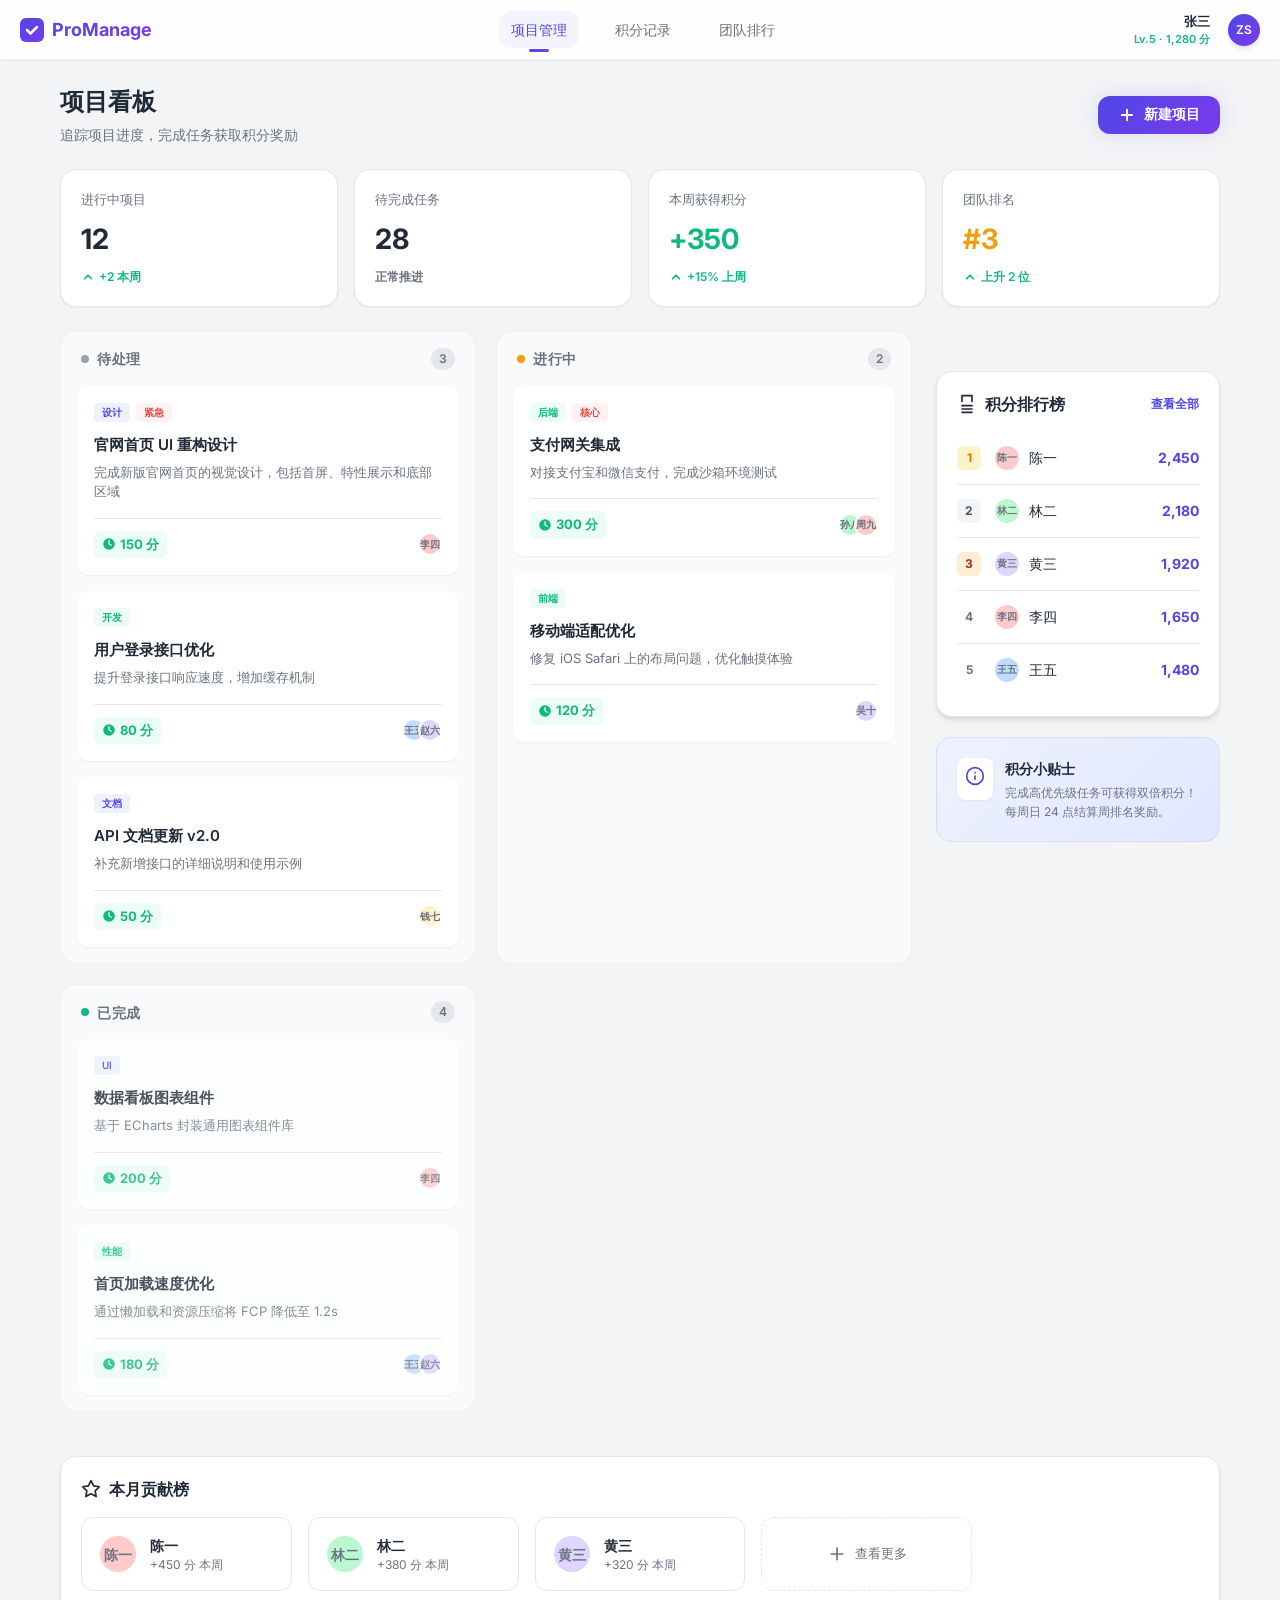
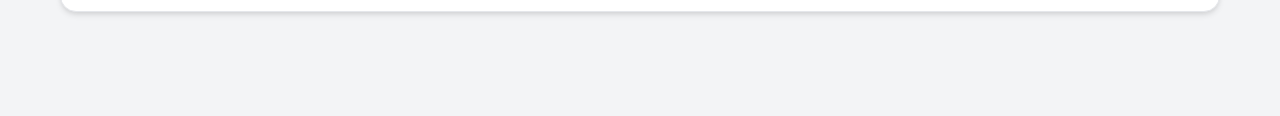
==== index.html @ 07a340e9 "**Professional Project Management Dashboard with Kanban Board** Key features implemented: - New inde" ====
<!DOCTYPE html>
<html lang="zh-CN">
<head>
    <meta charset="UTF-8">
    <meta name="viewport" content="width=device-width, initial-scale=1.0, maximum-scale=1.0, user-scalable=no">
    <title>项目积分管理系统 | Project Points</title>
    <!-- Google Fonts: Inter for modern professional look -->
    <link rel="preconnect" href="https://fonts.googleapis.com">
    <link rel="preconnect" href="https://fonts.gstatic.com" crossorigin>
    <link href="https://fonts.googleapis.com/css2?family=Inter:wght@400;500;600;700&display=swap" rel="stylesheet">
    <link rel="stylesheet" href="styles.css">
    <style>
        /* Additional page specific styles */
        .dashboard-grid {
            display: grid;
            grid-template-columns: 3fr 1fr;
            gap: 24px;
        }
        
        @media (max-width: 1024px) {
            .dashboard-grid {
                grid-template-columns: 1fr;
            }
        }
        
        .stats-row {
            display: grid;
            grid-template-columns: repeat(auto-fit, minmax(200px, 1fr));
            gap: 16px;
            margin-bottom: 24px;
        }
        
        .stat-card {
            background: white;
            padding: 20px;
            border-radius: var(--radius-lg);
            box-shadow: var(--shadow-sm);
            border: 1px solid var(--border-light);
            display: flex;
            flex-direction: column;
            gap: 8px;
        }
        
        .stat-label {
            font-size: 13px;
            color: var(--text-secondary);
            font-weight: 500;
        }
        
        .stat-value {
            font-size: 28px;
            font-weight: 700;
            color: var(--text-main);
            letter-spacing: -0.5px;
        }
        
        .stat-trend {
            font-size: 12px;
            font-weight: 600;
            display: flex;
            align-items: center;
            gap: 4px;
        }
        
        .trend-up { color: var(--secondary-color); }
        .trend-down { color: #EF4444; }
        
        /* Modal Styles */
        .modal-overlay {
            position: fixed;
            top: 0;
            left: 0;
            right: 0;
            bottom: 0;
            background: rgba(0, 0, 0, 0.5);
            backdrop-filter: blur(4px);
            z-index: 1000;
            display: none;
            align-items: center;
            justify-content: center;
            opacity: 0;
            transition: opacity 0.3s ease;
        }
        
        .modal-overlay.active {
            display: flex;
            opacity: 1;
        }
        
        .modal-container {
            background: white;
            border-radius: var(--radius-lg);
            width: 90%;
            max-width: 500px;
            box-shadow: var(--shadow-lg);
            transform: translateY(20px);
            transition: transform 0.3s ease;
            overflow: hidden;
        }
        
        .modal-overlay.active .modal-container {
            transform: translateY(0);
        }
        
        .modal-header {
            padding: 20px 24px;
            border-bottom: 1px solid var(--border-light);
            display: flex;
            justify-content: space-between;
            align-items: center;
        }
        
        .modal-title {
            font-size: 18px;
            font-weight: 700;
            color: var(--text-main);
        }
        
        .modal-close {
            background: none;
            border: none;
            font-size: 24px;
            color: var(--text-secondary);
            cursor: pointer;
            padding: 4px;
            line-height: 1;
        }
        
        .modal-body {
            padding: 24px;
        }
        
        .form-group {
            margin-bottom: 20px;
        }
        
        .form-label {
            display: block;
            font-size: 13px;
            font-weight: 600;
            color: var(--text-main);
            margin-bottom: 8px;
        }
        
        .form-input, .form-select, .form-textarea {
            width: 100%;
            padding: 10px 14px;
            border: 1px solid var(--border-light);
            border-radius: var(--radius-md);
            font-size: 14px;
            font-family: inherit;
            transition: border-color 0.2s, box-shadow 0.2s;
        }
        
        .form-input:focus, .form-select:focus, .form-textarea:focus {
            border-color: var(--primary-color);
            box-shadow: 0 0 0 3px rgba(79, 70, 229, 0.1);
        }
        
        .form-textarea {
            resize: vertical;
            min-height: 100px;
        }
        
        .form-row {
            display: grid;
            grid-template-columns: 1fr 1fr;
            gap: 16px;
        }
        
        .modal-footer {
            padding: 16px 24px;
            background: #F9FAFB;
            display: flex;
            justify-content: flex-end;
            gap: 12px;
        }
        
        .btn-secondary {
            background: white;
            color: var(--text-main);
            border: 1px solid var(--border-light);
            padding: 10px 20px;
            border-radius: var(--radius-md);
            font-weight: 600;
            font-size: 14px;
            cursor: pointer;
            transition: all 0.2s;
        }
        
        .btn-secondary:hover {
            background: #F9FAFB;
            border-color: #D1D5DB;
        }
        
        /* Empty State */
        .empty-state {
            text-align: center;
            padding: 60px 20px;
            color: var(--text-secondary);
        }
        
        .empty-icon {
            font-size: 48px;
            margin-bottom: 16px;
            opacity: 0.5;
        }
    </style>
</head>
<body>

    <!-- Top Navigation -->
    <nav class="top-nav">
        <div class="nav-brand">
            <svg width="24" height="24" viewBox="0 0 24 24" fill="none" xmlns="http://www.w3.org/2000/svg">
                <rect width="24" height="24" rx="6" fill="url(#paint0_linear)"/>
                <path d="M7 12L10.5 15.5L17 9" stroke="white" stroke-width="2.5" stroke-linecap="round" stroke-linejoin="round"/>
                <defs>
                    <linearGradient id="paint0_linear" x1="0" y1="0" x2="24" y2="24" gradientUnits="userSpaceOnUse">
                        <stop stop-color="#4F46E5"/>
                        <stop offset="1" stop-color="#7C3AED"/>
                    </linearGradient>
                </defs>
            </svg>
            <span>ProManage</span>
        </div>
        
        <div class="nav-links">
            <a href="#" class="nav-item active">项目管理</a>
            <a href="#" class="nav-item">积分记录</a>
            <a href="#" class="nav-item">团队排行</a>
        </div>
        
        <div class="user-profile">
            <div style="text-align: right; margin-right: 8px;">
                <div style="font-size: 13px; font-weight: 600; color: var(--text-main);">张三</div>
                <div style="font-size: 11px; color: var(--secondary-color); font-weight: 600;">Lv.5 · 1,280 分</div>
            </div>
            <div class="avatar">ZS</div>
        </div>
    </nav>

    <!-- Main Content -->
    <div class="container">
        
        <!-- Page Header -->
        <div class="page-header">
            <div class="page-title">
                <h1>项目看板</h1>
                <p>追踪项目进度，完成任务获取积分奖励</p>
            </div>
            <button class="btn-primary" onclick="openModal()">
                <svg width="18" height="18" viewBox="0 0 24 24" fill="none" stroke="currentColor" stroke-width="2.5">
                    <path d="M12 5v14M5 12h14" stroke-linecap="round" stroke-linejoin="round"/>
                </svg>
                新建项目
            </button>
        </div>

        <!-- Quick Stats -->
        <div class="stats-row">
            <div class="stat-card">
                <div class="stat-label">进行中项目</div>
                <div class="stat-value">12</div>
                <div class="stat-trend trend-up">
                    <svg width="14" height="14" viewBox="0 0 24 24" fill="none" stroke="currentColor" stroke-width="3">
                        <path d="M18 15l-6-6-6 6" stroke-linecap="round" stroke-linejoin="round"/>
                    </svg>
                    +2 本周
                </div>
            </div>
            <div class="stat-card">
                <div class="stat-label">待完成任务</div>
                <div class="stat-value">28</div>
                <div class="stat-trend" style="color: var(--text-secondary);">
                    正常推进
                </div>
            </div>
            <div class="stat-card">
                <div class="stat-label">本周获得积分</div>
                <div class="stat-value" style="color: var(--secondary-color);">+350</div>
                <div class="stat-trend trend-up">
                    <svg width="14" height="14" viewBox="0 0 24 24" fill="none" stroke="currentColor" stroke-width="3">
                        <path d="M18 15l-6-6-6 6" stroke-linecap="round" stroke-linejoin="round"/>
                    </svg>
                    +15% 上周
                </div>
            </div>
            <div class="stat-card">
                <div class="stat-label">团队排名</div>
                <div class="stat-value" style="color: #F59E0B;">#3</div>
                <div class="stat-trend trend-up">
                    <svg width="14" height="14" viewBox="0 0 24 24" fill="none" stroke="currentColor" stroke-width="3">
                        <path d="M18 15l-6-6-6 6" stroke-linecap="round" stroke-linejoin="round"/>
                    </svg>
                    上升 2 位
                </div>
            </div>
        </div>

        <div class="dashboard-grid">
            <!-- Kanban Board -->
            <div>
                <div class="kanban-board">
                    
                    <!-- Column: To Do -->
                    <div class="column">
                        <div class="column-header">
                            <div class="column-title">
                                <span class="status-dot status-todo"></span>
                                待处理
                            </div>
                            <span class="card-count">3</span>
                        </div>
                        
                        <div class="project-card">
                            <div class="card-tags">
                                <span class="tag tag-design">设计</span>
                                <span class="tag tag-urgent">紧急</span>
                            </div>
                            <div class="card-title">官网首页 UI 重构设计</div>
                            <div class="card-desc">完成新版官网首页的视觉设计，包括首屏、特性展示和底部区域</div>
                            <div class="card-meta">
                                <div class="card-points">
                                    <svg width="14" height="14" viewBox="0 0 24 24" fill="currentColor">
                                        <circle cx="12" cy="12" r="10"/>
                                        <path d="M12 6v6l4 2" stroke="white" stroke-width="2" stroke-linecap="round" fill="none"/>
                                    </svg>
                                    150 分
                                </div>
                                <div class="card-members">
                                    <div class="member-avatar" style="background: #FECACA;">李四</div>
                                </div>
                            </div>
                        </div>
                        
                        <div class="project-card">
                            <div class="card-tags">
                                <span class="tag tag-dev">开发</span>
                            </div>
                            <div class="card-title">用户登录接口优化</div>
                            <div class="card-desc">提升登录接口响应速度，增加缓存机制</div>
                            <div class="card-meta">
                                <div class="card-points">
                                    <svg width="14" height="14" viewBox="0 0 24 24" fill="currentColor">
                                        <circle cx="12" cy="12" r="10"/>
                                        <path d="M12 6v6l4 2" stroke="white" stroke-width="2" stroke-linecap="round" fill="none"/>
                                    </svg>
                                    80 分
                                </div>
                                <div class="card-members">
                                    <div class="member-avatar" style="background: #BFDBFE;">王五</div>
                                    <div class="member-avatar" style="background: #DDD6FE;">赵六</div>
                                </div>
                            </div>
                        </div>
                        
                        <div class="project-card">
                            <div class="card-tags">
                                <span class="tag tag-design">文档</span>
                            </div>
                            <div class="card-title">API 文档更新 v2.0</div>
                            <div class="card-desc">补充新增接口的详细说明和使用示例</div>
                            <div class="card-meta">
                                <div class="card-points">
                                    <svg width="14" height="14" viewBox="0 0 24 24" fill="currentColor">
                                        <circle cx="12" cy="12" r="10"/>
                                        <path d="M12 6v6l4 2" stroke="white" stroke-width="2" stroke-linecap="round" fill="none"/>
                                    </svg>
                                    50 分
                                </div>
                                <div class="card-members">
                                    <div class="member-avatar" style="background: #FEF3C7;">钱七</div>
                                </div>
                            </div>
                        </div>
                    </div>
                    
                    <!-- Column: In Progress -->
                    <div class="column">
                        <div class="column-header">
                            <div class="column-title">
                                <span class="status-dot status-progress"></span>
                                进行中
                            </div>
                            <span class="card-count">2</span>
                        </div>
                        
                        <div class="project-card">
                            <div class="card-tags">
                                <span class="tag tag-dev">后端</span>
                                <span class="tag tag-urgent">核心</span>
                            </div>
                            <div class="card-title">支付网关集成</div>
                            <div class="card-desc">对接支付宝和微信支付，完成沙箱环境测试</div>
                            <div class="card-meta">
                                <div class="card-points">
                                    <svg width="14" height="14" viewBox="0 0 24 24" fill="currentColor">
                                        <circle cx="12" cy="12" r="10"/>
                                        <path d="M12 6v6l4 2" stroke="white" stroke-width="2" stroke-linecap="round" fill="none"/>
                                    </svg>
                                    300 分
                                </div>
                                <div class="card-members">
                                    <div class="member-avatar" style="background: #BBF7D0;">孙八</div>
                                    <div class="member-avatar" style="background: #FECACA;">周九</div>
                                </div>
                            </div>
                        </div>
                        
                        <div class="project-card">
                            <div class="card-tags">
                                <span class="tag tag-dev">前端</span>
                            </div>
                            <div class="card-title">移动端适配优化</div>
                            <div class="card-desc">修复 iOS Safari 上的布局问题，优化触摸体验</div>
                            <div class="card-meta">
                                <div class="card-points">
                                    <svg width="14" height="14" viewBox="0 0 24 24" fill="currentColor">
                                        <circle cx="12" cy="12" r="10"/>
                                        <path d="M12 6v6l4 2" stroke="white" stroke-width="2" stroke-linecap="round" fill="none"/>
                                    </svg>
                                    120 分
                                </div>
                                <div class="card-members">
                                    <div class="member-avatar" style="background: #DDD6FE;">吴十</div>
                                </div>
                            </div>
                        </div>
                    </div>
                    
                    <!-- Column: Done -->
                    <div class="column">
                        <div class="column-header">
                            <div class="column-title">
                                <span class="status-dot status-done"></span>
                                已完成
                            </div>
                            <span class="card-count">4</span>
                        </div>
                        
                        <div class="project-card" style="opacity: 0.8;">
                            <div class="card-tags">
                                <span class="tag tag-design">UI</span>
                            </div>
                            <div class="card-title">数据看板图表组件</div>
                            <div class="card-desc">基于 ECharts 封装通用图表组件库</div>
                            <div class="card-meta">
                                <div class="card-points">
                                    <svg width="14" height="14" viewBox="0 0 24 24" fill="currentColor">
                                        <circle cx="12" cy="12" r="10"/>
                                        <path d="M12 6v6l4 2" stroke="white" stroke-width="2" stroke-linecap="round" fill="none"/>
                                    </svg>
                                    200 分
                                </div>
                                <div class="card-members">
                                    <div class="member-avatar" style="background: #FECACA;">李四</div>
                                </div>
                            </div>
                        </div>
                        
                        <div class="project-card" style="opacity: 0.8;">
                            <div class="card-tags">
                                <span class="tag tag-dev">性能</span>
                            </div>
                            <div class="card-title">首页加载速度优化</div>
                            <div class="card-desc">通过懒加载和资源压缩将 FCP 降低至 1.2s</div>
                            <div class="card-meta">
                                <div class="card-points">
                                    <svg width="14" height="14" viewBox="0 0 24 24" fill="currentColor">
                                        <circle cx="12" cy="12" r="10"/>
                                        <path d="M12 6v6l4 2" stroke="white" stroke-width="2" stroke-linecap="round" fill="none"/>
                                    </svg>
                                    180 分
                                </div>
                                <div class="card-members">
                                    <div class="member-avatar" style="background: #BFDBFE;">王五</div>
                                    <div class="member-avatar" style="background: #DDD6FE;">赵六</div>
                                </div>
                            </div>
                        </div>
                    </div>
                    
                </div>
            </div>
            
            <!-- Right Sidebar: Rank List -->
            <div>
                <div class="rank-widget">
                    <div class="rank-header">
                        <div class="rank-title">
                            <svg width="20" height="20" viewBox="0 0 24 24" fill="none" stroke="currentColor" stroke-width="2">
                                <path d="M6 9V2h12v7M6 18h12M6 14h12M6 22h12" stroke-linecap="round" stroke-linejoin="round"/>
                            </svg>
                            积分排行榜
                        </div>
                        <a href="#" style="font-size: 12px; color: var(--primary-color); text-decoration: none; font-weight: 600;">查看全部</a>
                    </div>
                    
                    <ul class="rank-list">
                        <li class="rank-item">
                            <div class="rank-info">
                                <div class="rank-number top-1">1</div>
                                <div class="rank-user">
                                    <div class="member-avatar" style="width: 28px; height: 28px; margin-left: 0; background: #FECACA;">陈一</div>
                                    <span>陈一</span>
                                </div>
                            </div>
                            <div class="rank-score">2,450</div>
                        </li>
                        <li class="rank-item">
                            <div class="rank-info">
                                <div class="rank-number top-2">2</div>
                                <div class="rank-user">
                                    <div class="member-avatar" style="width: 28px; height: 28px; margin-left: 0; background: #BBF7D0;">林二</div>
                                    <span>林二</span>
                                </div>
                            </div>
                            <div class="rank-score">2,180</div>
                        </li>
                        <li class="rank-item">
                            <div class="rank-info">
                                <div class="rank-number top-3">3</div>
                                <div class="rank-user">
                                    <div class="member-avatar" style="width: 28px; height: 28px; margin-left: 0; background: #DDD6FE;">黄三</div>
                                    <span>黄三</span>
                                </div>
                            </div>
                            <div class="rank-score">1,920</div>
                        </li>
                        <li class="rank-item">
                            <div class="rank-info">
                                <div class="rank-number">4</div>
                                <div class="rank-user">
                                    <div class="member-avatar" style="width: 28px; height: 28px; margin-left: 0; background: #FECACA;">李四</div>
                                    <span>李四</span>
                                </div>
                            </div>
                            <div class="rank-score">1,650</div>
                        </li>
                        <li class="rank-item">
                            <div class="rank-info">
                                <div class="rank-number">5</div>
                                <div class="rank-user">
                                    <div class="member-avatar" style="width: 28px; height: 28px; margin-left: 0; background: #BFDBFE;">王五</div>
                                    <span>王五</span>
                                </div>
                            </div>
                            <div class="rank-score">1,480</div>
                        </li>
                    </ul>
                </div>
                
                <!-- Tips Card -->
                <div style="margin-top: 20px; background: linear-gradient(135deg, #EEF2FF 0%, #E0E7FF 100%); border-radius: var(--radius-lg); padding: 20px; border: 1px solid rgba(79, 70, 229, 0.1);">
                    <div style="display: flex; gap: 12px; align-items: start;">
                        <div style="background: white; padding: 8px; border-radius: 8px; box-shadow: var(--shadow-sm);">
                            <svg width="20" height="20" viewBox="0 0 24 24" fill="none" stroke="#4F46E5" stroke-width="2">
                                <circle cx="12" cy="12" r="10"/>
                                <path d="M12 16v-4M12 8h.01" stroke-linecap="round" stroke-linejoin="round"/>
                            </svg>
                        </div>
                        <div>
                            <h4 style="font-size: 14px; font-weight: 600; color: var(--text-main); margin-bottom: 4px;">积分小贴士</h4>
                            <p style="font-size: 12px; color: var(--text-secondary); line-height: 1.6;">完成高优先级任务可获得双倍积分！每周日 24 点结算周排名奖励。</p>
                        </div>
                    </div>
                </div>
            </div>
        </div>
        
        <!-- Full Width Rank Section (Optional for more detail) -->
        <div class="rank-widget" style="margin-top: 24px;">
            <div class="rank-header">
                <div class="rank-title">
                    <svg width="20" height="20" viewBox="0 0 24 24" fill="none" stroke="currentColor" stroke-width="2">
                        <path d="M12 2l3.09 6.26L22 9.27l-5 4.87 1.18 6.88L12 17.77l-6.18 3.25L7 14.14 2 9.27l6.91-1.01L12 2z" stroke-linecap="round" stroke-linejoin="round"/>
                    </svg>
                    本月贡献榜
                </div>
            </div>
            <div style="display: grid; grid-template-columns: repeat(auto-fill, minmax(200px, 1fr)); gap: 16px;">
                <!-- Mini Profile Cards -->
                <div style="padding: 16px; border: 1px solid var(--border-light); border-radius: var(--radius-md); display: flex; align-items: center; gap: 12px;">
                    <div class="member-avatar" style="width: 40px; height: 40px; margin-left: 0; font-size: 14px; background: #FECACA;">陈一</div>
                    <div>
                        <div style="font-weight: 600; font-size: 14px;">陈一</div>
                        <div style="font-size: 12px; color: var(--text-secondary);">+450 分 本周</div>
                    </div>
                </div>
                <div style="padding: 16px; border: 1px solid var(--border-light); border-radius: var(--radius-md); display: flex; align-items: center; gap: 12px;">
                    <div class="member-avatar" style="width: 40px; height: 40px; margin-left: 0; font-size: 14px; background: #BBF7D0;">林二</div>
                    <div>
                        <div style="font-weight: 600; font-size: 14px;">林二</div>
                        <div style="font-size: 12px; color: var(--text-secondary);">+380 分 本周</div>
                    </div>
                </div>
                <div style="padding: 16px; border: 1px solid var(--border-light); border-radius: var(--radius-md); display: flex; align-items: center; gap: 12px;">
                    <div class="member-avatar" style="width: 40px; height: 40px; margin-left: 0; font-size: 14px; background: #DDD6FE;">黄三</div>
                    <div>
                        <div style="font-weight: 600; font-size: 14px;">黄三</div>
                        <div style="font-size: 12px; color: var(--text-secondary);">+320 分 本周</div>
                    </div>
                </div>
                <div style="padding: 16px; border: 1px dashed var(--border-light); border-radius: var(--radius-md); display: flex; align-items: center; justify-content: center; gap: 8px; color: var(--text-secondary); cursor: pointer; transition: all 0.2s;">
                    <svg width="20" height="20" viewBox="0 0 24 24" fill="none" stroke="currentColor" stroke-width="2">
                        <path d="M12 5v14M5 12h14" stroke-linecap="round" stroke-linejoin="round"/>
                    </svg>
                    <span style="font-size: 13px; font-weight: 500;">查看更多</span>
                </div>
            </div>
        </div>

    </div>

    <!-- Create Project Modal -->
    <div class="modal-overlay" id="createModal" onclick="closeModal(event)">
        <div class="modal-container">
            <div class="modal-header">
                <div class="modal-title">创建新项目</div>
                <button class="modal-close" onclick="closeModalBtn()">&times;</button>
            </div>
            <div class="modal-body">
                <form onsubmit="event.preventDefault(); closeModalBtn();">
                    <div class="form-group">
                        <label class="form-label">项目名称</label>
                        <input type="text" class="form-input" placeholder="例如：官网改版项目" required>
                    </div>
                    
                    <div class="form-row">
                        <div class="form-group">
                            <label class="form-label">任务类型</label>
                            <select class="form-select">
                                <option>设计任务</option>
                                <option>开发任务</option>
                                <option>文档编写</option>
                                <option>测试任务</option>
                                <option>其他</option>
                            </select>
                        </div>
                        <div class="form-group">
                            <label class="form-label">优先级</label>
                            <select class="form-select">
                                <option>普通</option>
                                <option>重要</option>
                                <option>紧急</option>
                            </select>
                        </div>
                    </div>
                    
                    <div class="form-group">
                        <label class="form-label">积分奖励</label>
                        <input type="number" class="form-input" placeholder="输入积分数值" value="100">
                    </div>
                    
                    <div class="form-group">
                        <label class="form-label">任务描述</label>
                        <textarea class="form-textarea" placeholder="详细描述任务要求和验收标准..."></textarea>
                    </div>
                    
                    <div class="form-group">
                        <label class="form-label">指派成员</label>
                        <select class="form-select" multiple style="height: 100px;">
                            <option>李四</option>
                            <option>王五</option>
                            <option>赵六</option>
                            <option>钱七</option>
                        </select>
                        <div style="font-size: 11px; color: var(--text-secondary); margin-top: 4px;">按住 Ctrl/Cmd 可多选</div>
                    </div>
                </form>
            </div>
            <div class="modal-footer">
                <button class="btn-secondary" onclick="closeModalBtn()">取消</button>
                <button class="btn-primary" onclick="closeModalBtn()">创建项目</button>
            </div>
        </div>
    </div>

    <script>
        // Modal Logic
        function openModal() {
            const modal = document.getElementById('createModal');
            modal.classList.add('active');
            document.body.style.overflow = 'hidden';
        }
        
        function closeModal(event) {
            if (event.target === event.currentTarget) {
                closeModalBtn();
            }
        }
        
        function closeModalBtn() {
            const modal = document.getElementById('createModal');
            modal.classList.remove('active');
            document.body.style.overflow = '';
        }
        
        // Simple Drag and Drop Simulation (Visual Only for Static Demo)
        const cards = document.querySelectorAll('.project-card');
        cards.forEach(card => {
            card.addEventListener('dragstart', () => {
                card.style.opacity = '0.5';
            });
            
            card.addEventListener('dragend', () => {
                card.style.opacity = '1';
            });
        });
        
        // Add draggable attribute dynamically
        document.querySelectorAll('.project-card').forEach(card => {
            card.setAttribute('draggable', 'true');
        });
    </script>
</body>
</html>
---- styles.css ----
/* 
 * Global Styles for Professional Project & Points System
 * Design Philosophy: Modern, Clean, Commercial Grade, No Element UI look
 */

:root {
    /* Color Palette - Deep Tech & Professional */
    --primary-color: #4F46E5; /* Indigo */
    --primary-gradient: linear-gradient(135deg, #4F46E5 0%, #7C3AED 100%);
    --secondary-color: #10B981; /* Emerald for success/points */
    --bg-color: #F3F4F6;
    --surface-color: #FFFFFF;
    --text-main: #1F2937;
    --text-secondary: #6B7280;
    --border-light: #E5E7EB;
    
    /* Shadows - Soft and Diffused */
    --shadow-sm: 0 1px 2px 0 rgba(0, 0, 0, 0.05);
    --shadow-md: 0 4px 6px -1px rgba(0, 0, 0, 0.1), 0 2px 4px -1px rgba(0, 0, 0, 0.06);
    --shadow-lg: 0 10px 15px -3px rgba(0, 0, 0, 0.1), 0 4px 6px -2px rgba(0, 0, 0, 0.05);
    --shadow-glow: 0 0 20px rgba(79, 70, 229, 0.15);

    /* Spacing & Radius */
    --radius-md: 12px;
    --radius-lg: 16px;
    --radius-full: 9999px;
    
    /* Font */
    --font-family: 'Inter', -apple-system, BlinkMacSystemFont, "Segoe UI", Roboto, Helvetica, Arial, sans-serif;
}

* {
    box-sizing: border-box;
    margin: 0;
    padding: 0;
    outline: none;
}

body {
    font-family: var(--font-family);
    background-color: var(--bg-color);
    color: var(--text-main);
    line-height: 1.5;
    -webkit-font-smoothing: antialiased;
    overflow-x: hidden;
    padding-bottom: 80px; /* Space for mobile nav if needed */
}

/* --- Top Navigation (DingTalk Friendly) --- */
.top-nav {
    background: rgba(255, 255, 255, 0.9);
    backdrop-filter: blur(12px);
    -webkit-backdrop-filter: blur(12px);
    position: sticky;
    top: 0;
    z-index: 100;
    border-bottom: 1px solid rgba(229, 231, 235, 0.6);
    padding: 0 20px;
    height: 60px;
    display: flex;
    align-items: center;
    justify-content: space-between;
    box-shadow: var(--shadow-sm);
}

.nav-brand {
    font-weight: 700;
    font-size: 18px;
    color: var(--primary-color);
    display: flex;
    align-items: center;
    gap: 8px;
}

.nav-brand span {
    background: var(--primary-gradient);
    -webkit-background-clip: text;
    -webkit-text-fill-color: transparent;
}

.nav-links {
    display: flex;
    gap: 24px;
}

.nav-item {
    text-decoration: none;
    color: var(--text-secondary);
    font-weight: 500;
    font-size: 14px;
    padding: 8px 12px;
    border-radius: var(--radius-md);
    transition: all 0.3s ease;
    position: relative;
}

.nav-item.active, .nav-item:hover {
    color: var(--primary-color);
    background: rgba(79, 70, 229, 0.05);
}

.nav-item.active::after {
    content: '';
    position: absolute;
    bottom: -4px;
    left: 50%;
    transform: translateX(-50%);
    width: 20px;
    height: 3px;
    background: var(--primary-gradient);
    border-radius: 2px;
}

.user-profile {
    display: flex;
    align-items: center;
    gap: 10px;
    cursor: pointer;
}

.avatar {
    width: 32px;
    height: 32px;
    border-radius: var(--radius-full);
    background: var(--primary-gradient);
    display: flex;
    align-items: center;
    justify-content: center;
    color: white;
    font-weight: 600;
    font-size: 12px;
    box-shadow: var(--shadow-md);
}

/* --- Main Container --- */
.container {
    max-width: 1200px;
    margin: 0 auto;
    padding: 24px 20px;
}

/* --- Page Header --- */
.page-header {
    display: flex;
    justify-content: space-between;
    align-items: center;
    margin-bottom: 24px;
}

.page-title h1 {
    font-size: 24px;
    font-weight: 700;
    color: var(--text-main);
    margin-bottom: 4px;
}

.page-title p {
    font-size: 14px;
    color: var(--text-secondary);
}

.btn-primary {
    background: var(--primary-gradient);
    color: white;
    border: none;
    padding: 10px 20px;
    border-radius: var(--radius-md);
    font-weight: 600;
    font-size: 14px;
    cursor: pointer;
    box-shadow: var(--shadow-glow);
    transition: transform 0.2s, box-shadow 0.2s;
    display: flex;
    align-items: center;
    gap: 8px;
}

.btn-primary:hover {
    transform: translateY(-2px);
    box-shadow: 0 0 25px rgba(79, 70, 229, 0.25);
}

/* --- Kanban Board (Project Management) --- */
.kanban-board {
    display: grid;
    grid-template-columns: repeat(auto-fit, minmax(300px, 1fr));
    gap: 20px;
    overflow-x: auto;
    padding-bottom: 20px;
}

.column {
    background: #F9FAFB;
    border-radius: var(--radius-lg);
    padding: 16px;
    border: 1px solid rgba(229, 231, 235, 0.5);
    display: flex;
    flex-direction: column;
    gap: 16px;
    min-height: 400px;
}

.column-header {
    display: flex;
    justify-content: space-between;
    align-items: center;
    padding: 0 4px;
}

.column-title {
    font-size: 14px;
    font-weight: 600;
    color: var(--text-secondary);
    text-transform: uppercase;
    letter-spacing: 0.5px;
    display: flex;
    align-items: center;
    gap: 8px;
}

.status-dot {
    width: 8px;
    height: 8px;
    border-radius: var(--radius-full);
}
.status-todo { background: #9CA3AF; }
.status-progress { background: #F59E0B; }
.status-done { background: #10B981; }

.card-count {
    background: #E5E7EB;
    color: var(--text-secondary);
    font-size: 12px;
    padding: 2px 8px;
    border-radius: var(--radius-full);
    font-weight: 600;
}

/* --- Project Card --- */
.project-card {
    background: var(--surface-color);
    border-radius: var(--radius-md);
    padding: 16px;
    box-shadow: var(--shadow-sm);
    border: 1px solid transparent;
    transition: all 0.3s cubic-bezier(0.4, 0, 0.2, 1);
    cursor: grab;
    position: relative;
    overflow: hidden;
}

.project-card:hover {
    transform: translateY(-4px);
    box-shadow: var(--shadow-lg);
    border-color: rgba(79, 70, 229, 0.2);
}

.project-card::before {
    content: '';
    position: absolute;
    top: 0;
    left: 0;
    width: 4px;
    height: 100%;
    background: var(--primary-gradient);
    opacity: 0;
    transition: opacity 0.3s;
}

.project-card:hover::before {
    opacity: 1;
}

.card-tags {
    display: flex;
    gap: 6px;
    margin-bottom: 12px;
}

.tag {
    font-size: 10px;
    padding: 2px 8px;
    border-radius: 4px;
    font-weight: 600;
    text-transform: uppercase;
}
.tag-design { background: #EEF2FF; color: #4F46E5; }
.tag-dev { background: #ECFDF5; color: #10B981; }
.tag-urgent { background: #FEF2F2; color: #EF4444; }

.card-title {
    font-size: 15px;
    font-weight: 600;
    color: var(--text-main);
    margin-bottom: 8px;
    line-height: 1.4;
}

.card-desc {
    font-size: 13px;
    color: var(--text-secondary);
    margin-bottom: 16px;
    display: -webkit-box;
    -webkit-line-clamp: 2;
    -webkit-box-orient: vertical;
    overflow: hidden;
}

.card-meta {
    display: flex;
    justify-content: space-between;
    align-items: center;
    border-top: 1px solid var(--border-light);
    padding-top: 12px;
}

.card-points {
    display: flex;
    align-items: center;
    gap: 4px;
    color: var(--secondary-color);
    font-weight: 700;
    font-size: 13px;
    background: #ECFDF5;
    padding: 4px 8px;
    border-radius: 6px;
}

.card-members {
    display: flex;
}

.member-avatar {
    width: 24px;
    height: 24px;
    border-radius: var(--radius-full);
    border: 2px solid white;
    background: #E5E7EB;
    margin-left: -8px;
    display: flex;
    align-items: center;
    justify-content: center;
    font-size: 10px;
    color: var(--text-secondary);
    font-weight: 600;
}
.member-avatar:first-child { margin-left: 0; }

/* --- Rank List Widget (Side or Bottom) --- */
.rank-widget {
    background: var(--surface-color);
    border-radius: var(--radius-lg);
    padding: 20px;
    box-shadow: var(--shadow-md);
    margin-top: 40px;
    border: 1px solid var(--border-light);
}

.rank-header {
    display: flex;
    justify-content: space-between;
    align-items: center;
    margin-bottom: 16px;
}

.rank-title {
    font-size: 16px;
    font-weight: 700;
    color: var(--text-main);
    display: flex;
    align-items: center;
    gap: 8px;
}

.rank-list {
    list-style: none;
}

.rank-item {
    display: flex;
    align-items: center;
    justify-content: space-between;
    padding: 12px 0;
    border-bottom: 1px solid var(--border-light);
    transition: background 0.2s;
}

.rank-item:last-child { border-bottom: none; }

.rank-info {
    display: flex;
    align-items: center;
    gap: 12px;
}

.rank-number {
    width: 24px;
    height: 24px;
    display: flex;
    align-items: center;
    justify-content: center;
    font-weight: 700;
    font-size: 12px;
    border-radius: 6px;
    color: var(--text-secondary);
}

.rank-number.top-1 { background: #FEF3C7; color: #D97706; }
.rank-number.top-2 { background: #F3F4F6; color: #4B5563; }
.rank-number.top-3 { background: #FFEDD5; color: #9A3412; }

.rank-user {
    display: flex;
    align-items: center;
    gap: 8px;
    font-size: 14px;
    font-weight: 500;
}

.rank-score {
    font-weight: 700;
    color: var(--primary-color);
    font-size: 14px;
}

/* Responsive Adjustments for DingTalk */
@media (max-width: 768px) {
    .kanban-board {
        grid-template-columns: 280px; /* Force horizontal scroll on mobile */
        overflow-x: scroll;
        -webkit-overflow-scrolling: touch;
    }
    
    .page-header {
        flex-direction: column;
        align-items: flex-start;
        gap: 12px;
    }
    
    .btn-primary {
        width: 100%;
        justify-content: center;
    }
    
    .nav-links {
        display: none; /* In real app, use a drawer or simplify */
    }
    
    /* Show simplified nav for mobile demo */
    .nav-links.mobile-visible {
        display: flex;
        position: absolute;
        top: 60px;
        left: 0;
        right: 0;
        background: white;
        flex-direction: column;
        padding: 20px;
        box-shadow: var(--shadow-lg);
    }
}
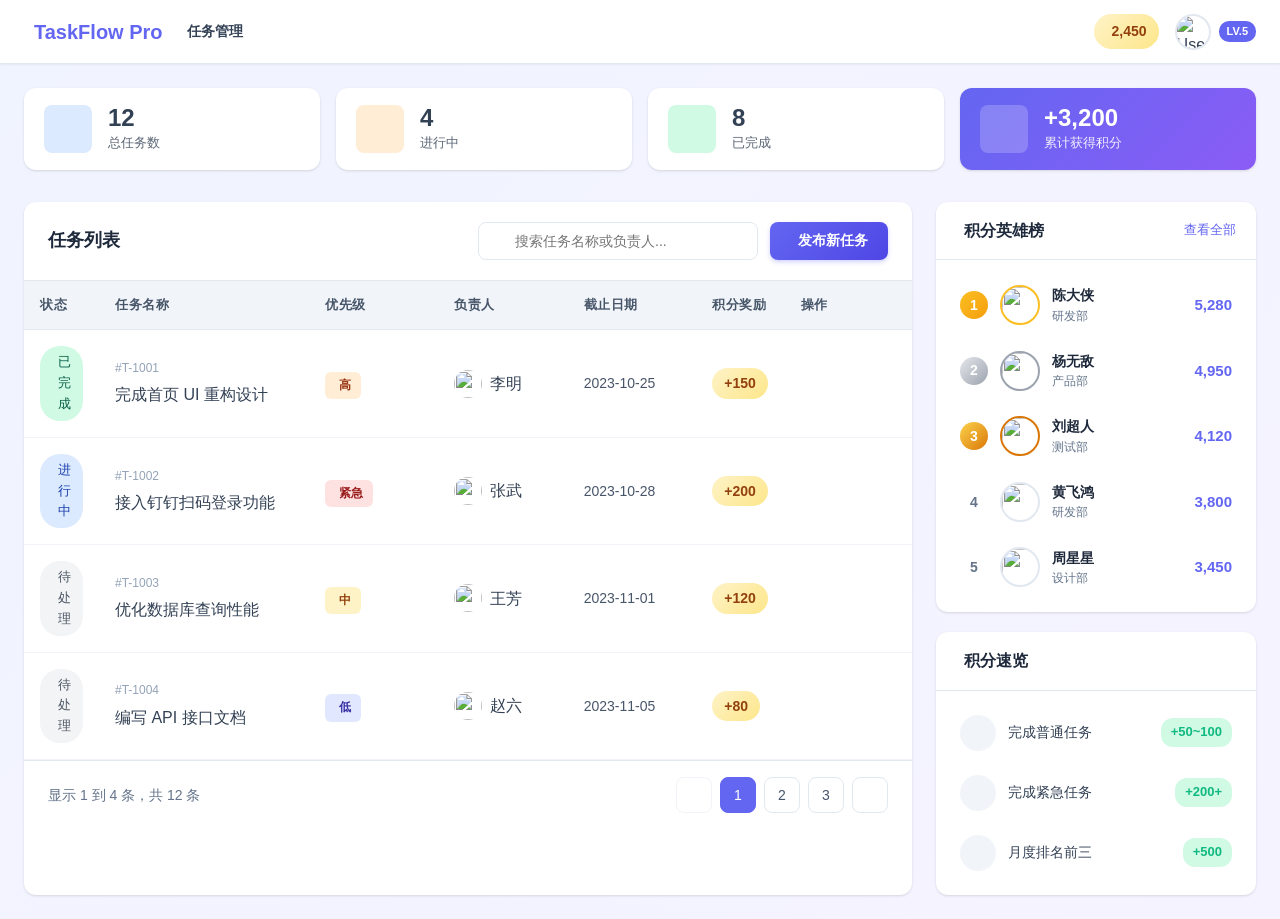
==== commit f1ac6ec9: "update branch" ====
--- a/index.html
+++ b/index.html
@@ -2,717 +2,293 @@
 <html lang="zh-CN">
 <head>
     <meta charset="UTF-8">
-    <meta name="viewport" content="width=device-width, initial-scale=1.0, maximum-scale=1.0, user-scalable=no">
-    <title>项目积分管理系统 | Project Points</title>
-    <!-- Google Fonts: Inter for modern professional look -->
-    <link rel="preconnect" href="https://fonts.googleapis.com">
-    <link rel="preconnect" href="https://fonts.gstatic.com" crossorigin>
-    <link href="https://fonts.googleapis.com/css2?family=Inter:wght@400;500;600;700&display=swap" rel="stylesheet">
+    <meta name="viewport" content="width=device-width, initial-scale=1.0">
+    <title>任务与积分管理系统</title>
     <link rel="stylesheet" href="styles.css">
-    <style>
-        /* Additional page specific styles */
-        .dashboard-grid {
-            display: grid;
-            grid-template-columns: 3fr 1fr;
-            gap: 24px;
-        }
-        
-        @media (max-width: 1024px) {
-            .dashboard-grid {
-                grid-template-columns: 1fr;
-            }
-        }
-        
-        .stats-row {
-            display: grid;
-            grid-template-columns: repeat(auto-fit, minmax(200px, 1fr));
-            gap: 16px;
-            margin-bottom: 24px;
-        }
-        
-        .stat-card {
-            background: white;
-            padding: 20px;
-            border-radius: var(--radius-lg);
-            box-shadow: var(--shadow-sm);
-            border: 1px solid var(--border-light);
-            display: flex;
-            flex-direction: column;
-            gap: 8px;
-        }
-        
-        .stat-label {
-            font-size: 13px;
-            color: var(--text-secondary);
-            font-weight: 500;
-        }
-        
-        .stat-value {
-            font-size: 28px;
-            font-weight: 700;
-            color: var(--text-main);
-            letter-spacing: -0.5px;
-        }
-        
-        .stat-trend {
-            font-size: 12px;
-            font-weight: 600;
-            display: flex;
-            align-items: center;
-            gap: 4px;
-        }
-        
-        .trend-up { color: var(--secondary-color); }
-        .trend-down { color: #EF4444; }
-        
-        /* Modal Styles */
-        .modal-overlay {
-            position: fixed;
-            top: 0;
-            left: 0;
-            right: 0;
-            bottom: 0;
-            background: rgba(0, 0, 0, 0.5);
-            backdrop-filter: blur(4px);
-            z-index: 1000;
-            display: none;
-            align-items: center;
-            justify-content: center;
-            opacity: 0;
-            transition: opacity 0.3s ease;
-        }
-        
-        .modal-overlay.active {
-            display: flex;
-            opacity: 1;
-        }
-        
-        .modal-container {
-            background: white;
-            border-radius: var(--radius-lg);
-            width: 90%;
-            max-width: 500px;
-            box-shadow: var(--shadow-lg);
-            transform: translateY(20px);
-            transition: transform 0.3s ease;
-            overflow: hidden;
-        }
-        
-        .modal-overlay.active .modal-container {
-            transform: translateY(0);
-        }
-        
-        .modal-header {
-            padding: 20px 24px;
-            border-bottom: 1px solid var(--border-light);
-            display: flex;
-            justify-content: space-between;
-            align-items: center;
-        }
-        
-        .modal-title {
-            font-size: 18px;
-            font-weight: 700;
-            color: var(--text-main);
-        }
-        
-        .modal-close {
-            background: none;
-            border: none;
-            font-size: 24px;
-            color: var(--text-secondary);
-            cursor: pointer;
-            padding: 4px;
-            line-height: 1;
-        }
-        
-        .modal-body {
-            padding: 24px;
-        }
-        
-        .form-group {
-            margin-bottom: 20px;
-        }
-        
-        .form-label {
-            display: block;
-            font-size: 13px;
-            font-weight: 600;
-            color: var(--text-main);
-            margin-bottom: 8px;
-        }
-        
-        .form-input, .form-select, .form-textarea {
-            width: 100%;
-            padding: 10px 14px;
-            border: 1px solid var(--border-light);
-            border-radius: var(--radius-md);
-            font-size: 14px;
-            font-family: inherit;
-            transition: border-color 0.2s, box-shadow 0.2s;
-        }
-        
-        .form-input:focus, .form-select:focus, .form-textarea:focus {
-            border-color: var(--primary-color);
-            box-shadow: 0 0 0 3px rgba(79, 70, 229, 0.1);
-        }
-        
-        .form-textarea {
-            resize: vertical;
-            min-height: 100px;
-        }
-        
-        .form-row {
-            display: grid;
-            grid-template-columns: 1fr 1fr;
-            gap: 16px;
-        }
-        
-        .modal-footer {
-            padding: 16px 24px;
-            background: #F9FAFB;
-            display: flex;
-            justify-content: flex-end;
-            gap: 12px;
-        }
-        
-        .btn-secondary {
-            background: white;
-            color: var(--text-main);
-            border: 1px solid var(--border-light);
-            padding: 10px 20px;
-            border-radius: var(--radius-md);
-            font-weight: 600;
-            font-size: 14px;
-            cursor: pointer;
-            transition: all 0.2s;
-        }
-        
-        .btn-secondary:hover {
-            background: #F9FAFB;
-            border-color: #D1D5DB;
-        }
-        
-        /* Empty State */
-        .empty-state {
-            text-align: center;
-            padding: 60px 20px;
-            color: var(--text-secondary);
-        }
-        
-        .empty-icon {
-            font-size: 48px;
-            margin-bottom: 16px;
-            opacity: 0.5;
-        }
-    </style>
+    <link href="https://cdn.jsdelivr.net/npm/remixicon@3.5.0/fonts/remixicon.css" rel="stylesheet">
 </head>
 <body>
-
-    <!-- Top Navigation -->
-    <nav class="top-nav">
-        <div class="nav-brand">
-            <svg width="24" height="24" viewBox="0 0 24 24" fill="none" xmlns="http://www.w3.org/2000/svg">
-                <rect width="24" height="24" rx="6" fill="url(#paint0_linear)"/>
-                <path d="M7 12L10.5 15.5L17 9" stroke="white" stroke-width="2.5" stroke-linecap="round" stroke-linejoin="round"/>
-                <defs>
-                    <linearGradient id="paint0_linear" x1="0" y1="0" x2="24" y2="24" gradientUnits="userSpaceOnUse">
-                        <stop stop-color="#4F46E5"/>
-                        <stop offset="1" stop-color="#7C3AED"/>
-                    </linearGradient>
-                </defs>
-            </svg>
-            <span>ProManage</span>
+    <header class="top-nav">
+        <div class="nav-left">
+            <div class="logo">
+                <i class="ri-flashlight-fill"></i>
+                <span>TaskFlow Pro</span>
+            </div>
+            <div class="breadcrumb">
+                <span class="active">任务管理</span>
+            </div>
         </div>
-        
-        <div class="nav-links">
-            <a href="#" class="nav-item active">项目管理</a>
-            <a href="#" class="nav-item">积分记录</a>
-            <a href="#" class="nav-item">团队排行</a>
+        <div class="nav-right">
+            <div class="user-info">
+                <div class="points-badge">
+                    <i class="ri-coins-line"></i>
+                    <span id="user-points">2,450</span>
+                </div>
+                <div class="user-avatar">
+                    <img src="https://ui-avatars.com/api/?name=Admin&background=6366f1&color=fff" alt="User">
+                    <span class="level-tag">LV.5</span>
+                </div>
+            </div>
         </div>
-        
-        <div class="user-profile">
-            <div style="text-align: right; margin-right: 8px;">
-                <div style="font-size: 13px; font-weight: 600; color: var(--text-main);">张三</div>
-                <div style="font-size: 11px; color: var(--secondary-color); font-weight: 600;">Lv.5 · 1,280 分</div>
-            </div>
-            <div class="avatar">ZS</div>
-        </div>
-    </nav>
-
-    <!-- Main Content -->
-    <div class="container">
-        
-        <!-- Page Header -->
-        <div class="page-header">
-            <div class="page-title">
-                <h1>项目看板</h1>
-                <p>追踪项目进度，完成任务获取积分奖励</p>
-            </div>
-            <button class="btn-primary" onclick="openModal()">
-                <svg width="18" height="18" viewBox="0 0 24 24" fill="none" stroke="currentColor" stroke-width="2.5">
-                    <path d="M12 5v14M5 12h14" stroke-linecap="round" stroke-linejoin="round"/>
-                </svg>
-                新建项目
-            </button>
-        </div>
-
-        <!-- Quick Stats -->
-        <div class="stats-row">
-            <div class="stat-card">
-                <div class="stat-label">进行中项目</div>
-                <div class="stat-value">12</div>
-                <div class="stat-trend trend-up">
-                    <svg width="14" height="14" viewBox="0 0 24 24" fill="none" stroke="currentColor" stroke-width="3">
-                        <path d="M18 15l-6-6-6 6" stroke-linecap="round" stroke-linejoin="round"/>
-                    </svg>
-                    +2 本周
-                </div>
-            </div>
-            <div class="stat-card">
-                <div class="stat-label">待完成任务</div>
-                <div class="stat-value">28</div>
-                <div class="stat-trend" style="color: var(--text-secondary);">
-                    正常推进
-                </div>
-            </div>
-            <div class="stat-card">
-                <div class="stat-label">本周获得积分</div>
-                <div class="stat-value" style="color: var(--secondary-color);">+350</div>
-                <div class="stat-trend trend-up">
-                    <svg width="14" height="14" viewBox="0 0 24 24" fill="none" stroke="currentColor" stroke-width="3">
-                        <path d="M18 15l-6-6-6 6" stroke-linecap="round" stroke-linejoin="round"/>
-                    </svg>
-                    +15% 上周
-                </div>
-            </div>
-            <div class="stat-card">
-                <div class="stat-label">团队排名</div>
-                <div class="stat-value" style="color: #F59E0B;">#3</div>
-                <div class="stat-trend trend-up">
-                    <svg width="14" height="14" viewBox="0 0 24 24" fill="none" stroke="currentColor" stroke-width="3">
-                        <path d="M18 15l-6-6-6 6" stroke-linecap="round" stroke-linejoin="round"/>
-                    </svg>
-                    上升 2 位
-                </div>
-            </div>
-        </div>
-
-        <div class="dashboard-grid">
-            <!-- Kanban Board -->
-            <div>
-                <div class="kanban-board">
-                    
-                    <!-- Column: To Do -->
-                    <div class="column">
-                        <div class="column-header">
-                            <div class="column-title">
-                                <span class="status-dot status-todo"></span>
-                                待处理
-                            </div>
-                            <span class="card-count">3</span>
-                        </div>
-                        
-                        <div class="project-card">
-                            <div class="card-tags">
-                                <span class="tag tag-design">设计</span>
-                                <span class="tag tag-urgent">紧急</span>
-                            </div>
-                            <div class="card-title">官网首页 UI 重构设计</div>
-                            <div class="card-desc">完成新版官网首页的视觉设计，包括首屏、特性展示和底部区域</div>
-                            <div class="card-meta">
-                                <div class="card-points">
-                                    <svg width="14" height="14" viewBox="0 0 24 24" fill="currentColor">
-                                        <circle cx="12" cy="12" r="10"/>
-                                        <path d="M12 6v6l4 2" stroke="white" stroke-width="2" stroke-linecap="round" fill="none"/>
-                                    </svg>
-                                    150 分
-                                </div>
-                                <div class="card-members">
-                                    <div class="member-avatar" style="background: #FECACA;">李四</div>
-                                </div>
-                            </div>
-                        </div>
-                        
-                        <div class="project-card">
-                            <div class="card-tags">
-                                <span class="tag tag-dev">开发</span>
-                            </div>
-                            <div class="card-title">用户登录接口优化</div>
-                            <div class="card-desc">提升登录接口响应速度，增加缓存机制</div>
-                            <div class="card-meta">
-                                <div class="card-points">
-                                    <svg width="14" height="14" viewBox="0 0 24 24" fill="currentColor">
-                                        <circle cx="12" cy="12" r="10"/>
-                                        <path d="M12 6v6l4 2" stroke="white" stroke-width="2" stroke-linecap="round" fill="none"/>
-                                    </svg>
-                                    80 分
-                                </div>
-                                <div class="card-members">
-                                    <div class="member-avatar" style="background: #BFDBFE;">王五</div>
-                                    <div class="member-avatar" style="background: #DDD6FE;">赵六</div>
-                                </div>
-                            </div>
-                        </div>
-                        
-                        <div class="project-card">
-                            <div class="card-tags">
-                                <span class="tag tag-design">文档</span>
-                            </div>
-                            <div class="card-title">API 文档更新 v2.0</div>
-                            <div class="card-desc">补充新增接口的详细说明和使用示例</div>
-                            <div class="card-meta">
-                                <div class="card-points">
-                                    <svg width="14" height="14" viewBox="0 0 24 24" fill="currentColor">
-                                        <circle cx="12" cy="12" r="10"/>
-                                        <path d="M12 6v6l4 2" stroke="white" stroke-width="2" stroke-linecap="round" fill="none"/>
-                                    </svg>
-                                    50 分
-                                </div>
-                                <div class="card-members">
-                                    <div class="member-avatar" style="background: #FEF3C7;">钱七</div>
-                                </div>
-                            </div>
-                        </div>
-                    </div>
-                    
-                    <!-- Column: In Progress -->
-                    <div class="column">
-                        <div class="column-header">
-                            <div class="column-title">
-                                <span class="status-dot status-progress"></span>
-                                进行中
-                            </div>
-                            <span class="card-count">2</span>
-                        </div>
-                        
-                        <div class="project-card">
-                            <div class="card-tags">
-                                <span class="tag tag-dev">后端</span>
-                                <span class="tag tag-urgent">核心</span>
-                            </div>
-                            <div class="card-title">支付网关集成</div>
-                            <div class="card-desc">对接支付宝和微信支付，完成沙箱环境测试</div>
-                            <div class="card-meta">
-                                <div class="card-points">
-                                    <svg width="14" height="14" viewBox="0 0 24 24" fill="currentColor">
-                                        <circle cx="12" cy="12" r="10"/>
-                                        <path d="M12 6v6l4 2" stroke="white" stroke-width="2" stroke-linecap="round" fill="none"/>
-                                    </svg>
-                                    300 分
-                                </div>
-                                <div class="card-members">
-                                    <div class="member-avatar" style="background: #BBF7D0;">孙八</div>
-                                    <div class="member-avatar" style="background: #FECACA;">周九</div>
-                                </div>
-                            </div>
-                        </div>
-                        
-                        <div class="project-card">
-                            <div class="card-tags">
-                                <span class="tag tag-dev">前端</span>
-                            </div>
-                            <div class="card-title">移动端适配优化</div>
-                            <div class="card-desc">修复 iOS Safari 上的布局问题，优化触摸体验</div>
-                            <div class="card-meta">
-                                <div class="card-points">
-                                    <svg width="14" height="14" viewBox="0 0 24 24" fill="currentColor">
-                                        <circle cx="12" cy="12" r="10"/>
-                                        <path d="M12 6v6l4 2" stroke="white" stroke-width="2" stroke-linecap="round" fill="none"/>
-                                    </svg>
-                                    120 分
-                                </div>
-                                <div class="card-members">
-                                    <div class="member-avatar" style="background: #DDD6FE;">吴十</div>
-                                </div>
-                            </div>
-                        </div>
-                    </div>
-                    
-                    <!-- Column: Done -->
-                    <div class="column">
-                        <div class="column-header">
-                            <div class="column-title">
-                                <span class="status-dot status-done"></span>
-                                已完成
-                            </div>
-                            <span class="card-count">4</span>
-                        </div>
-                        
-                        <div class="project-card" style="opacity: 0.8;">
-                            <div class="card-tags">
-                                <span class="tag tag-design">UI</span>
-                            </div>
-                            <div class="card-title">数据看板图表组件</div>
-                            <div class="card-desc">基于 ECharts 封装通用图表组件库</div>
-                            <div class="card-meta">
-                                <div class="card-points">
-                                    <svg width="14" height="14" viewBox="0 0 24 24" fill="currentColor">
-                                        <circle cx="12" cy="12" r="10"/>
-                                        <path d="M12 6v6l4 2" stroke="white" stroke-width="2" stroke-linecap="round" fill="none"/>
-                                    </svg>
-                                    200 分
-                                </div>
-                                <div class="card-members">
-                                    <div class="member-avatar" style="background: #FECACA;">李四</div>
-                                </div>
-                            </div>
-                        </div>
-                        
-                        <div class="project-card" style="opacity: 0.8;">
-                            <div class="card-tags">
-                                <span class="tag tag-dev">性能</span>
-                            </div>
-                            <div class="card-title">首页加载速度优化</div>
-                            <div class="card-desc">通过懒加载和资源压缩将 FCP 降低至 1.2s</div>
-                            <div class="card-meta">
-                                <div class="card-points">
-                                    <svg width="14" height="14" viewBox="0 0 24 24" fill="currentColor">
-                                        <circle cx="12" cy="12" r="10"/>
-                                        <path d="M12 6v6l4 2" stroke="white" stroke-width="2" stroke-linecap="round" fill="none"/>
-                                    </svg>
-                                    180 分
-                                </div>
-                                <div class="card-members">
-                                    <div class="member-avatar" style="background: #BFDBFE;">王五</div>
-                                    <div class="member-avatar" style="background: #DDD6FE;">赵六</div>
-                                </div>
-                            </div>
-                        </div>
-                    </div>
-                    
-                </div>
+    </header>
+
+    <main class="main-content">
+        <section class="stats-bar">
+            <div class="stat-item">
+                <div class="stat-icon blue"><i class="ri-list-check"></i></div>
+                <div class="stat-details">
+                    <span class="stat-value" id="total-tasks">12</span>
+                    <span class="stat-label">总任务数</span>
+                </div>
+            </div>
+            <div class="stat-item">
+                <div class="stat-icon orange"><i class="ri-time-line"></i></div>
+                <div class="stat-details">
+                    <span class="stat-value" id="pending-tasks">4</span>
+                    <span class="stat-label">进行中</span>
+                </div>
+            </div>
+            <div class="stat-item">
+                <div class="stat-icon green"><i class="ri-checkbox-circle-line"></i></div>
+                <div class="stat-details">
+                    <span class="stat-value" id="completed-tasks">8</span>
+                    <span class="stat-label">已完成</span>
+                </div>
+            </div>
+            <div class="stat-item highlight">
+                <div class="stat-icon purple"><i class="ri-gift-line"></i></div>
+                <div class="stat-details">
+                    <span class="stat-value" id="total-points-earned">+3,200</span>
+                    <span class="stat-label">累计获得积分</span>
+                </div>
+            </div>
+        </section>
+
+        <section class="table-section">
+            <div class="section-header">
+                <h2 class="section-title">任务列表</h2>
+                <div class="action-buttons">
+                    <div class="search-box">
+                        <i class="ri-search-line"></i>
+                        <input type="text" placeholder="搜索任务名称或负责人...">
+                    </div>
+                    <button class="btn btn-primary" onclick="toggleModal('createTaskModal')">
+                        <i class="ri-add-line"></i> 发布新任务
+                    </button>
+                </div>
+            </div>
+
+            <div class="table-container">
+                <table class="data-table">
+                    <thead>
+                        <tr>
+                            <th width="5%">状态</th>
+                            <th width="25%">任务名称</th>
+                            <th width="15%">优先级</th>
+                            <th width="15%">负责人</th>
+                            <th width="15%">截止日期</th>
+                            <th width="10%">积分奖励</th>
+                            <th width="15%">操作</th>
+                        </tr>
+                    </thead>
+                    <tbody>
+                        <tr>
+                            <td><span class="status-badge status-done"><i class="ri-checkbox-circle-fill"></i> 已完成</span></td>
+                            <td><div class="task-name"><span class="task-id">#T-1001</span> 完成首页 UI 重构设计</div></td>
+                            <td><span class="priority-badge high"><i class="ri-error-warning-fill"></i> 高</span></td>
+                            <td><div class="assignee"><img src="https://ui-avatars.com/api/?name=Li+Ming&background=random" alt=""><span>李明</span></div></td>
+                            <td class="date-cell">2023-10-25</td>
+                            <td><span class="points-value">+150</span></td>
+                            <td>
+                                <button class="btn-icon" title="查看详情"><i class="ri-eye-line"></i></button>
+                                <button class="btn-icon" title="编辑"><i class="ri-edit-line"></i></button>
+                            </td>
+                        </tr>
+                        <tr>
+                            <td><span class="status-badge status-progress"><i class="ri-loader-4-line"></i> 进行中</span></td>
+                            <td><div class="task-name"><span class="task-id">#T-1002</span> 接入钉钉扫码登录功能</div></td>
+                            <td><span class="priority-badge urgent"><i class="ri-alarm-warning-fill"></i> 紧急</span></td>
+                            <td><div class="assignee"><img src="https://ui-avatars.com/api/?name=Zhang+Wu&background=random" alt=""><span>张武</span></div></td>
+                            <td class="date-cell">2023-10-28</td>
+                            <td><span class="points-value">+200</span></td>
+                            <td>
+                                <button class="btn-icon" title="查看详情"><i class="ri-eye-line"></i></button>
+                                <button class="btn-icon" title="编辑"><i class="ri-edit-line"></i></button>
+                                <button class="btn-icon success" title="完成任务"><i class="ri-check-double-line"></i></button>
+                            </td>
+                        </tr>
+                        <tr>
+                            <td><span class="status-badge status-pending"><i class="ri-time-line"></i> 待处理</span></td>
+                            <td><div class="task-name"><span class="task-id">#T-1003</span> 优化数据库查询性能</div></td>
+                            <td><span class="priority-badge medium"><i class="ri-equalizer-line"></i> 中</span></td>
+                            <td><div class="assignee"><img src="https://ui-avatars.com/api/?name=Wang+Fang&background=random" alt=""><span>王芳</span></div></td>
+                            <td class="date-cell">2023-11-01</td>
+                            <td><span class="points-value">+120</span></td>
+                            <td>
+                                <button class="btn-icon" title="查看详情"><i class="ri-eye-line"></i></button>
+                                <button class="btn-icon" title="编辑"><i class="ri-edit-line"></i></button>
+                                <button class="btn-icon success" title="完成任务"><i class="ri-check-double-line"></i></button>
+                            </td>
+                        </tr>
+                        <tr>
+                            <td><span class="status-badge status-pending"><i class="ri-time-line"></i> 待处理</span></td>
+                            <td><div class="task-name"><span class="task-id">#T-1004</span> 编写 API 接口文档</div></td>
+                            <td><span class="priority-badge low"><i class="ri-arrow-down-line"></i> 低</span></td>
+                            <td><div class="assignee"><img src="https://ui-avatars.com/api/?name=Zhao+Liu&background=random" alt=""><span>赵六</span></div></td>
+                            <td class="date-cell">2023-11-05</td>
+                            <td><span class="points-value">+80</span></td>
+                            <td>
+                                <button class="btn-icon" title="查看详情"><i class="ri-eye-line"></i></button>
+                                <button class="btn-icon" title="编辑"><i class="ri-edit-line"></i></button>
+                                <button class="btn-icon success" title="完成任务"><i class="ri-check-double-line"></i></button>
+                            </td>
+                        </tr>
+                    </tbody>
+                </table>
             </div>
             
-            <!-- Right Sidebar: Rank List -->
-            <div>
-                <div class="rank-widget">
-                    <div class="rank-header">
-                        <div class="rank-title">
-                            <svg width="20" height="20" viewBox="0 0 24 24" fill="none" stroke="currentColor" stroke-width="2">
-                                <path d="M6 9V2h12v7M6 18h12M6 14h12M6 22h12" stroke-linecap="round" stroke-linejoin="round"/>
-                            </svg>
-                            积分排行榜
-                        </div>
-                        <a href="#" style="font-size: 12px; color: var(--primary-color); text-decoration: none; font-weight: 600;">查看全部</a>
-                    </div>
-                    
-                    <ul class="rank-list">
-                        <li class="rank-item">
-                            <div class="rank-info">
-                                <div class="rank-number top-1">1</div>
-                                <div class="rank-user">
-                                    <div class="member-avatar" style="width: 28px; height: 28px; margin-left: 0; background: #FECACA;">陈一</div>
-                                    <span>陈一</span>
-                                </div>
-                            </div>
-                            <div class="rank-score">2,450</div>
-                        </li>
-                        <li class="rank-item">
-                            <div class="rank-info">
-                                <div class="rank-number top-2">2</div>
-                                <div class="rank-user">
-                                    <div class="member-avatar" style="width: 28px; height: 28px; margin-left: 0; background: #BBF7D0;">林二</div>
-                                    <span>林二</span>
-                                </div>
-                            </div>
-                            <div class="rank-score">2,180</div>
-                        </li>
-                        <li class="rank-item">
-                            <div class="rank-info">
-                                <div class="rank-number top-3">3</div>
-                                <div class="rank-user">
-                                    <div class="member-avatar" style="width: 28px; height: 28px; margin-left: 0; background: #DDD6FE;">黄三</div>
-                                    <span>黄三</span>
-                                </div>
-                            </div>
-                            <div class="rank-score">1,920</div>
-                        </li>
-                        <li class="rank-item">
-                            <div class="rank-info">
-                                <div class="rank-number">4</div>
-                                <div class="rank-user">
-                                    <div class="member-avatar" style="width: 28px; height: 28px; margin-left: 0; background: #FECACA;">李四</div>
-                                    <span>李四</span>
-                                </div>
-                            </div>
-                            <div class="rank-score">1,650</div>
-                        </li>
-                        <li class="rank-item">
-                            <div class="rank-info">
-                                <div class="rank-number">5</div>
-                                <div class="rank-user">
-                                    <div class="member-avatar" style="width: 28px; height: 28px; margin-left: 0; background: #BFDBFE;">王五</div>
-                                    <span>王五</span>
-                                </div>
-                            </div>
-                            <div class="rank-score">1,480</div>
-                        </li>
-                    </ul>
-                </div>
-                
-                <!-- Tips Card -->
-                <div style="margin-top: 20px; background: linear-gradient(135deg, #EEF2FF 0%, #E0E7FF 100%); border-radius: var(--radius-lg); padding: 20px; border: 1px solid rgba(79, 70, 229, 0.1);">
-                    <div style="display: flex; gap: 12px; align-items: start;">
-                        <div style="background: white; padding: 8px; border-radius: 8px; box-shadow: var(--shadow-sm);">
-                            <svg width="20" height="20" viewBox="0 0 24 24" fill="none" stroke="#4F46E5" stroke-width="2">
-                                <circle cx="12" cy="12" r="10"/>
-                                <path d="M12 16v-4M12 8h.01" stroke-linecap="round" stroke-linejoin="round"/>
-                            </svg>
-                        </div>
-                        <div>
-                            <h4 style="font-size: 14px; font-weight: 600; color: var(--text-main); margin-bottom: 4px;">积分小贴士</h4>
-                            <p style="font-size: 12px; color: var(--text-secondary); line-height: 1.6;">完成高优先级任务可获得双倍积分！每周日 24 点结算周排名奖励。</p>
-                        </div>
-                    </div>
-                </div>
-            </div>
-        </div>
-        
-        <!-- Full Width Rank Section (Optional for more detail) -->
-        <div class="rank-widget" style="margin-top: 24px;">
-            <div class="rank-header">
-                <div class="rank-title">
-                    <svg width="20" height="20" viewBox="0 0 24 24" fill="none" stroke="currentColor" stroke-width="2">
-                        <path d="M12 2l3.09 6.26L22 9.27l-5 4.87 1.18 6.88L12 17.77l-6.18 3.25L7 14.14 2 9.27l6.91-1.01L12 2z" stroke-linecap="round" stroke-linejoin="round"/>
-                    </svg>
-                    本月贡献榜
-                </div>
-            </div>
-            <div style="display: grid; grid-template-columns: repeat(auto-fill, minmax(200px, 1fr)); gap: 16px;">
-                <!-- Mini Profile Cards -->
-                <div style="padding: 16px; border: 1px solid var(--border-light); border-radius: var(--radius-md); display: flex; align-items: center; gap: 12px;">
-                    <div class="member-avatar" style="width: 40px; height: 40px; margin-left: 0; font-size: 14px; background: #FECACA;">陈一</div>
-                    <div>
-                        <div style="font-weight: 600; font-size: 14px;">陈一</div>
-                        <div style="font-size: 12px; color: var(--text-secondary);">+450 分 本周</div>
-                    </div>
-                </div>
-                <div style="padding: 16px; border: 1px solid var(--border-light); border-radius: var(--radius-md); display: flex; align-items: center; gap: 12px;">
-                    <div class="member-avatar" style="width: 40px; height: 40px; margin-left: 0; font-size: 14px; background: #BBF7D0;">林二</div>
-                    <div>
-                        <div style="font-weight: 600; font-size: 14px;">林二</div>
-                        <div style="font-size: 12px; color: var(--text-secondary);">+380 分 本周</div>
-                    </div>
-                </div>
-                <div style="padding: 16px; border: 1px solid var(--border-light); border-radius: var(--radius-md); display: flex; align-items: center; gap: 12px;">
-                    <div class="member-avatar" style="width: 40px; height: 40px; margin-left: 0; font-size: 14px; background: #DDD6FE;">黄三</div>
-                    <div>
-                        <div style="font-weight: 600; font-size: 14px;">黄三</div>
-                        <div style="font-size: 12px; color: var(--text-secondary);">+320 分 本周</div>
-                    </div>
-                </div>
-                <div style="padding: 16px; border: 1px dashed var(--border-light); border-radius: var(--radius-md); display: flex; align-items: center; justify-content: center; gap: 8px; color: var(--text-secondary); cursor: pointer; transition: all 0.2s;">
-                    <svg width="20" height="20" viewBox="0 0 24 24" fill="none" stroke="currentColor" stroke-width="2">
-                        <path d="M12 5v14M5 12h14" stroke-linecap="round" stroke-linejoin="round"/>
-                    </svg>
-                    <span style="font-size: 13px; font-weight: 500;">查看更多</span>
-                </div>
-            </div>
-        </div>
-
-    </div>
-
-    <!-- Create Project Modal -->
-    <div class="modal-overlay" id="createModal" onclick="closeModal(event)">
-        <div class="modal-container">
+            <div class="pagination">
+                <span class="page-info">显示 1 到 4 条，共 12 条</span>
+                <div class="page-buttons">
+                    <button class="page-btn disabled"><i class="ri-arrow-left-s-line"></i></button>
+                    <button class="page-btn active">1</button>
+                    <button class="page-btn">2</button>
+                    <button class="page-btn">3</button>
+                    <button class="page-btn"><i class="ri-arrow-right-s-line"></i></button>
+                </div>
+            </div>
+        </section>
+
+        <aside class="sidebar">
+            <div class="card ranking-card">
+                <div class="card-header">
+                    <h3><i class="ri-trophy-line"></i> 积分英雄榜</h3>
+                    <a href="#" class="view-all">查看全部</a>
+                </div>
+                <div class="ranking-list">
+                    <div class="rank-item rank-1">
+                        <div class="rank-num">1</div>
+                        <img src="https://ui-avatars.com/api/?name=Chen+X&background=ffd700&color=fff" alt="" class="avatar">
+                        <div class="rank-info"><span class="name">陈大侠</span><span class="dept">研发部</span></div>
+                        <span class="score">5,280</span>
+                    </div>
+                    <div class="rank-item rank-2">
+                        <div class="rank-num">2</div>
+                        <img src="https://ui-avatars.com/api/?name=Yang+Y&background=c0c0c0&color=fff" alt="" class="avatar">
+                        <div class="rank-info"><span class="name">杨无敌</span><span class="dept">产品部</span></div>
+                        <span class="score">4,950</span>
+                    </div>
+                    <div class="rank-item rank-3">
+                        <div class="rank-num">3</div>
+                        <img src="https://ui-avatars.com/api/?name=Liu+S&background=cd7f32&color=fff" alt="" class="avatar">
+                        <div class="rank-info"><span class="name">刘超人</span><span class="dept">测试部</span></div>
+                        <span class="score">4,120</span>
+                    </div>
+                    <div class="rank-item">
+                        <div class="rank-num">4</div>
+                        <img src="https://ui-avatars.com/api/?name=Huang+R&background=random" alt="" class="avatar">
+                        <div class="rank-info"><span class="name">黄飞鸿</span><span class="dept">研发部</span></div>
+                        <span class="score">3,800</span>
+                    </div>
+                    <div class="rank-item">
+                        <div class="rank-num">5</div>
+                        <img src="https://ui-avatars.com/api/?name=Zhou+J&background=random" alt="" class="avatar">
+                        <div class="rank-info"><span class="name">周星星</span><span class="dept">设计部</span></div>
+                        <span class="score">3,450</span>
+                    </div>
+                </div>
+            </div>
+
+            <div class="card rules-card">
+                <div class="card-header">
+                    <h3><i class="ri-book-open-line"></i> 积分速览</h3>
+                </div>
+                <ul class="rules-list">
+                    <li>
+                        <span class="rule-icon"><i class="ri-task-line"></i></span>
+                        <div class="rule-desc"><span>完成普通任务</span><span class="rule-points">+50~100</span></div>
+                    </li>
+                    <li>
+                        <span class="rule-icon"><i class="ri-fire-line"></i></span>
+                        <div class="rule-desc"><span>完成紧急任务</span><span class="rule-points">+200+</span></div>
+                    </li>
+                    <li>
+                        <span class="rule-icon"><i class="ri-medal-line"></i></span>
+                        <div class="rule-desc"><span>月度排名前三</span><span class="rule-points">+500</span></div>
+                    </li>
+                </ul>
+            </div>
+        </aside>
+    </main>
+
+    <div class="modal-overlay" id="createTaskModal" style="display: none;">
+        <div class="modal">
             <div class="modal-header">
-                <div class="modal-title">创建新项目</div>
-                <button class="modal-close" onclick="closeModalBtn()">&times;</button>
+                <h3>发布新任务</h3>
+                <button class="close-btn" onclick="toggleModal('createTaskModal')"><i class="ri-close-line"></i></button>
             </div>
             <div class="modal-body">
-                <form onsubmit="event.preventDefault(); closeModalBtn();">
-                    <div class="form-group">
-                        <label class="form-label">项目名称</label>
-                        <input type="text" class="form-input" placeholder="例如：官网改版项目" required>
-                    </div>
-                    
+                <form>
+                    <div class="form-group">
+                        <label>任务标题</label>
+                        <input type="text" class="form-control" placeholder="请输入任务简短描述">
+                    </div>
                     <div class="form-row">
                         <div class="form-group">
-                            <label class="form-label">任务类型</label>
-                            <select class="form-select">
-                                <option>设计任务</option>
-                                <option>开发任务</option>
-                                <option>文档编写</option>
-                                <option>测试任务</option>
-                                <option>其他</option>
+                            <label>优先级</label>
+                            <select class="form-control">
+                                <option>普通</option>
+                                <option>紧急</option>
+                                <option>非常紧急</option>
                             </select>
                         </div>
                         <div class="form-group">
-                            <label class="form-label">优先级</label>
-                            <select class="form-select">
-                                <option>普通</option>
-                                <option>重要</option>
-                                <option>紧急</option>
-                            </select>
+                            <label>截止日期</label>
+                            <input type="date" class="form-control">
                         </div>
                     </div>
-                    
-                    <div class="form-group">
-                        <label class="form-label">积分奖励</label>
-                        <input type="number" class="form-input" placeholder="输入积分数值" value="100">
-                    </div>
-                    
-                    <div class="form-group">
-                        <label class="form-label">任务描述</label>
-                        <textarea class="form-textarea" placeholder="详细描述任务要求和验收标准..."></textarea>
-                    </div>
-                    
-                    <div class="form-group">
-                        <label class="form-label">指派成员</label>
-                        <select class="form-select" multiple style="height: 100px;">
-                            <option>李四</option>
-                            <option>王五</option>
-                            <option>赵六</option>
-                            <option>钱七</option>
+                    <div class="form-group">
+                        <label>指派给</label>
+                        <select class="form-control">
+                            <option>李明</option>
+                            <option>张武</option>
+                            <option>王芳</option>
                         </select>
-                        <div style="font-size: 11px; color: var(--text-secondary); margin-top: 4px;">按住 Ctrl/Cmd 可多选</div>
+                    </div>
+                    <div class="form-group">
+                        <label>积分奖励</label>
+                        <input type="number" class="form-control" placeholder="设定完成任务可获得的积分">
+                        <small class="help-text">建议根据任务难度设定 50-500 分</small>
+                    </div>
+                    <div class="form-group">
+                        <label>详细描述</label>
+                        <textarea class="form-control" rows="4" placeholder="任务的具体要求和验收标准..."></textarea>
                     </div>
                 </form>
             </div>
             <div class="modal-footer">
-                <button class="btn-secondary" onclick="closeModalBtn()">取消</button>
-                <button class="btn-primary" onclick="closeModalBtn()">创建项目</button>
+                <button class="btn btn-secondary" onclick="toggleModal('createTaskModal')">取消</button>
+                <button class="btn btn-primary">确认发布</button>
             </div>
         </div>
     </div>
 
     <script>
-        // Modal Logic
-        function openModal() {
-            const modal = document.getElementById('createModal');
-            modal.classList.add('active');
-            document.body.style.overflow = 'hidden';
-        }
-        
-        function closeModal(event) {
-            if (event.target === event.currentTarget) {
-                closeModalBtn();
+        function toggleModal(modalID){
+            const modal = document.getElementById(modalID);
+            if (modal.style.display === 'none' || modal.style.display === '') {
+                modal.style.display = 'flex';
+            } else {
+                modal.style.display = 'none';
             }
         }
-        
-        function closeModalBtn() {
-            const modal = document.getElementById('createModal');
-            modal.classList.remove('active');
-            document.body.style.overflow = '';
-        }
-        
-        // Simple Drag and Drop Simulation (Visual Only for Static Demo)
-        const cards = document.querySelectorAll('.project-card');
-        cards.forEach(card => {
-            card.addEventListener('dragstart', () => {
-                card.style.opacity = '0.5';
+        document.querySelectorAll('.modal-overlay').forEach(overlay => {
+            overlay.addEventListener('click', (e) => {
+                if (e.target === overlay) {
+                    overlay.style.display = 'none';
+                }
             });
-            
-            card.addEventListener('dragend', () => {
-                card.style.opacity = '1';
-            });
-        });
-        
-        // Add draggable attribute dynamically
-        document.querySelectorAll('.project-card').forEach(card => {
-            card.setAttribute('draggable', 'true');
         });
     </script>
 </body>
-</html>+</html>
--- a/styles.css
+++ b/styles.css
@@ -1,461 +1,857 @@
-/* 
- * Global Styles for Professional Project & Points System
- * Design Philosophy: Modern, Clean, Commercial Grade, No Element UI look
- */
-
 :root {
-    /* Color Palette - Deep Tech & Professional */
-    --primary-color: #4F46E5; /* Indigo */
-    --primary-gradient: linear-gradient(135deg, #4F46E5 0%, #7C3AED 100%);
-    --secondary-color: #10B981; /* Emerald for success/points */
-    --bg-color: #F3F4F6;
-    --surface-color: #FFFFFF;
-    --text-main: #1F2937;
-    --text-secondary: #6B7280;
-    --border-light: #E5E7EB;
-    
-    /* Shadows - Soft and Diffused */
-    --shadow-sm: 0 1px 2px 0 rgba(0, 0, 0, 0.05);
-    --shadow-md: 0 4px 6px -1px rgba(0, 0, 0, 0.1), 0 2px 4px -1px rgba(0, 0, 0, 0.06);
-    --shadow-lg: 0 10px 15px -3px rgba(0, 0, 0, 0.1), 0 4px 6px -2px rgba(0, 0, 0, 0.05);
-    --shadow-glow: 0 0 20px rgba(79, 70, 229, 0.15);
-
-    /* Spacing & Radius */
-    --radius-md: 12px;
-    --radius-lg: 16px;
-    --radius-full: 9999px;
-    
-    /* Font */
-    --font-family: 'Inter', -apple-system, BlinkMacSystemFont, "Segoe UI", Roboto, Helvetica, Arial, sans-serif;
+    --primary: #6366f1;
+    --primary-dark: #4f46e5;
+    --secondary: #8b5cf6;
+    --success: #10b981;
+    --warning: #f59e0b;
+    --danger: #ef4444;
+    --info: #3b82f6;
+    --dark: #1e293b;
+    --gray-100: #f1f5f9;
+    --gray-200: #e2e8f0;
+    --gray-300: #cbd5e1;
+    --gray-400: #94a3b8;
+    --gray-500: #64748b;
+    --gray-600: #475569;
+    --gray-700: #334155;
+    --white: #ffffff;
+    --shadow-sm: 0 1px 2px 0 rgb(0 0 0 / 0.05);
+    --shadow: 0 1px 3px 0 rgb(0 0 0 / 0.1), 0 1px 2px -1px rgb(0 0 0 / 0.1);
+    --shadow-md: 0 4px 6px -1px rgb(0 0 0 / 0.1), 0 2px 4px -2px rgb(0 0 0 / 0.1);
+    --shadow-lg: 0 10px 15px -3px rgb(0 0 0 / 0.1), 0 4px 6px -4px rgb(0 0 0 / 0.1);
+    --radius: 8px;
+    --radius-lg: 12px;
 }
 
 * {
-    box-sizing: border-box;
     margin: 0;
     padding: 0;
-    outline: none;
+    box-sizing: border-box;
 }
 
 body {
-    font-family: var(--font-family);
-    background-color: var(--bg-color);
-    color: var(--text-main);
-    line-height: 1.5;
-    -webkit-font-smoothing: antialiased;
-    overflow-x: hidden;
-    padding-bottom: 80px; /* Space for mobile nav if needed */
-}
-
-/* --- Top Navigation (DingTalk Friendly) --- */
+    font-family: -apple-system, BlinkMacSystemFont, 'Segoe UI', Roboto, 'Helvetica Neue', Arial, sans-serif;
+    background: linear-gradient(135deg, #f0f4ff 0%, #f5f3ff 100%);
+    color: var(--gray-700);
+    line-height: 1.6;
+    min-height: 100vh;
+}
+
+/* 顶部导航 */
 .top-nav {
-    background: rgba(255, 255, 255, 0.9);
-    backdrop-filter: blur(12px);
-    -webkit-backdrop-filter: blur(12px);
+    background: var(--white);
+    border-bottom: 1px solid var(--gray-200);
+    padding: 0 24px;
+    height: 64px;
+    display: flex;
+    align-items: center;
+    justify-content: space-between;
     position: sticky;
     top: 0;
     z-index: 100;
-    border-bottom: 1px solid rgba(229, 231, 235, 0.6);
-    padding: 0 20px;
-    height: 60px;
-    display: flex;
-    align-items: center;
-    justify-content: space-between;
     box-shadow: var(--shadow-sm);
 }
 
-.nav-brand {
+.nav-left {
+    display: flex;
+    align-items: center;
+    gap: 24px;
+}
+
+.logo {
+    display: flex;
+    align-items: center;
+    gap: 10px;
+    font-size: 20px;
     font-weight: 700;
-    font-size: 18px;
-    color: var(--primary-color);
+    color: var(--primary);
+}
+
+.logo i {
+    font-size: 24px;
+}
+
+.breadcrumb {
     display: flex;
     align-items: center;
     gap: 8px;
-}
-
-.nav-brand span {
-    background: var(--primary-gradient);
-    -webkit-background-clip: text;
-    -webkit-text-fill-color: transparent;
-}
-
-.nav-links {
-    display: flex;
+    color: var(--gray-500);
+    font-size: 14px;
+}
+
+.breadcrumb .active {
+    color: var(--gray-700);
+    font-weight: 600;
+}
+
+.nav-right {
+    display: flex;
+    align-items: center;
+}
+
+.user-info {
+    display: flex;
+    align-items: center;
+    gap: 16px;
+}
+
+.points-badge {
+    display: flex;
+    align-items: center;
+    gap: 6px;
+    background: linear-gradient(135deg, #fef3c7 0%, #fde68a 100%);
+    color: #92400e;
+    padding: 6px 12px;
+    border-radius: 20px;
+    font-weight: 600;
+    font-size: 14px;
+}
+
+.points-badge i {
+    font-size: 16px;
+}
+
+.user-avatar {
+    position: relative;
+    display: flex;
+    align-items: center;
+    gap: 8px;
+}
+
+.user-avatar img {
+    width: 36px;
+    height: 36px;
+    border-radius: 50%;
+    border: 2px solid var(--gray-200);
+}
+
+.level-tag {
+    background: var(--primary);
+    color: var(--white);
+    font-size: 11px;
+    padding: 2px 8px;
+    border-radius: 10px;
+    font-weight: 600;
+}
+
+/* 主内容区 */
+.main-content {
+    max-width: 1400px;
+    margin: 0 auto;
+    padding: 24px;
+    display: grid;
+    grid-template-columns: 1fr 320px;
     gap: 24px;
 }
 
-.nav-item {
-    text-decoration: none;
-    color: var(--text-secondary);
-    font-weight: 500;
-    font-size: 14px;
-    padding: 8px 12px;
-    border-radius: var(--radius-md);
-    transition: all 0.3s ease;
-    position: relative;
-}
-
-.nav-item.active, .nav-item:hover {
-    color: var(--primary-color);
-    background: rgba(79, 70, 229, 0.05);
-}
-
-.nav-item.active::after {
-    content: '';
-    position: absolute;
-    bottom: -4px;
-    left: 50%;
-    transform: translateX(-50%);
-    width: 20px;
-    height: 3px;
-    background: var(--primary-gradient);
-    border-radius: 2px;
-}
-
-.user-profile {
-    display: flex;
-    align-items: center;
-    gap: 10px;
-    cursor: pointer;
-}
-
-.avatar {
-    width: 32px;
-    height: 32px;
-    border-radius: var(--radius-full);
-    background: var(--primary-gradient);
+/* 统计条 - 紧凑版 */
+.stats-bar {
+    grid-column: 1 / -1;
+    display: grid;
+    grid-template-columns: repeat(4, 1fr);
+    gap: 16px;
+    margin-bottom: 8px;
+}
+
+.stat-item {
+    background: var(--white);
+    border-radius: var(--radius-lg);
+    padding: 16px 20px;
+    display: flex;
+    align-items: center;
+    gap: 16px;
+    box-shadow: var(--shadow);
+    transition: transform 0.2s, box-shadow 0.2s;
+}
+
+.stat-item:hover {
+    transform: translateY(-2px);
+    box-shadow: var(--shadow-md);
+}
+
+.stat-item.highlight {
+    background: linear-gradient(135deg, var(--primary) 0%, var(--secondary) 100%);
+    color: var(--white);
+}
+
+.stat-icon {
+    width: 48px;
+    height: 48px;
+    border-radius: var(--radius);
     display: flex;
     align-items: center;
     justify-content: center;
-    color: white;
-    font-weight: 600;
-    font-size: 12px;
-    box-shadow: var(--shadow-md);
-}
-
-/* --- Main Container --- */
-.container {
-    max-width: 1200px;
-    margin: 0 auto;
-    padding: 24px 20px;
-}
-
-/* --- Page Header --- */
-.page-header {
-    display: flex;
-    justify-content: space-between;
-    align-items: center;
-    margin-bottom: 24px;
-}
-
-.page-title h1 {
+    font-size: 24px;
+    flex-shrink: 0;
+}
+
+.stat-icon.blue { background: #dbeafe; color: var(--info); }
+.stat-icon.orange { background: #ffedd5; color: var(--warning); }
+.stat-icon.green { background: #d1fae5; color: var(--success); }
+.stat-icon.purple { background: rgba(255,255,255,0.2); color: var(--white); }
+
+.stat-details {
+    display: flex;
+    flex-direction: column;
+}
+
+.stat-value {
     font-size: 24px;
     font-weight: 700;
-    color: var(--text-main);
-    margin-bottom: 4px;
-}
-
-.page-title p {
-    font-size: 14px;
-    color: var(--text-secondary);
+    line-height: 1.2;
+}
+
+.stat-label {
+    font-size: 13px;
+    opacity: 0.8;
+}
+
+.stat-item.highlight .stat-label {
+    opacity: 0.9;
+}
+
+/* 表格区域 */
+.table-section {
+    background: var(--white);
+    border-radius: var(--radius-lg);
+    box-shadow: var(--shadow);
+    overflow: hidden;
+}
+
+.section-header {
+    padding: 20px 24px;
+    border-bottom: 1px solid var(--gray-200);
+    display: flex;
+    align-items: center;
+    justify-content: space-between;
+    flex-wrap: wrap;
+    gap: 16px;
+}
+
+.section-title {
+    font-size: 18px;
+    font-weight: 700;
+    color: var(--dark);
+}
+
+.action-buttons {
+    display: flex;
+    align-items: center;
+    gap: 12px;
+}
+
+.search-box {
+    position: relative;
+    display: flex;
+    align-items: center;
+}
+
+.search-box i {
+    position: absolute;
+    left: 12px;
+    color: var(--gray-400);
+    font-size: 16px;
+}
+
+.search-box input {
+    padding: 10px 12px 10px 36px;
+    border: 1px solid var(--gray-200);
+    border-radius: var(--radius);
+    font-size: 14px;
+    width: 280px;
+    transition: border-color 0.2s, box-shadow 0.2s;
+}
+
+.search-box input:focus {
+    outline: none;
+    border-color: var(--primary);
+    box-shadow: 0 0 0 3px rgba(99, 102, 241, 0.1);
+}
+
+.btn {
+    display: inline-flex;
+    align-items: center;
+    gap: 8px;
+    padding: 10px 20px;
+    border: none;
+    border-radius: var(--radius);
+    font-size: 14px;
+    font-weight: 600;
+    cursor: pointer;
+    transition: all 0.2s;
 }
 
 .btn-primary {
-    background: var(--primary-gradient);
-    color: white;
-    border: none;
-    padding: 10px 20px;
-    border-radius: var(--radius-md);
+    background: linear-gradient(135deg, var(--primary) 0%, var(--primary-dark) 100%);
+    color: var(--white);
+    box-shadow: 0 2px 4px rgba(99, 102, 241, 0.3);
+}
+
+.btn-primary:hover {
+    transform: translateY(-1px);
+    box-shadow: 0 4px 8px rgba(99, 102, 241, 0.4);
+}
+
+.btn-secondary {
+    background: var(--gray-100);
+    color: var(--gray-700);
+}
+
+.btn-secondary:hover {
+    background: var(--gray-200);
+}
+
+/* 数据表格 */
+.table-container {
+    overflow-x: auto;
+}
+
+.data-table {
+    width: 100%;
+    border-collapse: collapse;
+}
+
+.data-table thead {
+    background: var(--gray-100);
+}
+
+.data-table th {
+    padding: 14px 16px;
+    text-align: left;
+    font-size: 13px;
     font-weight: 600;
-    font-size: 14px;
-    cursor: pointer;
-    box-shadow: var(--shadow-glow);
-    transition: transform 0.2s, box-shadow 0.2s;
-    display: flex;
-    align-items: center;
-    gap: 8px;
-}
-
-.btn-primary:hover {
-    transform: translateY(-2px);
-    box-shadow: 0 0 25px rgba(79, 70, 229, 0.25);
-}
-
-/* --- Kanban Board (Project Management) --- */
-.kanban-board {
-    display: grid;
-    grid-template-columns: repeat(auto-fit, minmax(300px, 1fr));
-    gap: 20px;
-    overflow-x: auto;
-    padding-bottom: 20px;
-}
-
-.column {
-    background: #F9FAFB;
-    border-radius: var(--radius-lg);
-    padding: 16px;
-    border: 1px solid rgba(229, 231, 235, 0.5);
-    display: flex;
-    flex-direction: column;
-    gap: 16px;
-    min-height: 400px;
-}
-
-.column-header {
-    display: flex;
-    justify-content: space-between;
-    align-items: center;
-    padding: 0 4px;
-}
-
-.column-title {
-    font-size: 14px;
-    font-weight: 600;
-    color: var(--text-secondary);
+    color: var(--gray-600);
     text-transform: uppercase;
     letter-spacing: 0.5px;
+    border-bottom: 1px solid var(--gray-200);
+}
+
+.data-table td {
+    padding: 16px;
+    border-bottom: 1px solid var(--gray-100);
+    vertical-align: middle;
+}
+
+.data-table tbody tr:hover {
+    background: #fafaff;
+}
+
+/* 状态徽章 */
+.status-badge {
+    display: inline-flex;
+    align-items: center;
+    gap: 6px;
+    padding: 6px 12px;
+    border-radius: 20px;
+    font-size: 13px;
+    font-weight: 500;
+}
+
+.status-done {
+    background: #d1fae5;
+    color: #065f46;
+}
+
+.status-progress {
+    background: #dbeafe;
+    color: #1e40af;
+}
+
+.status-pending {
+    background: #f3f4f6;
+    color: #4b5563;
+}
+
+/* 任务名称 */
+.task-name {
+    display: flex;
+    flex-direction: column;
+    gap: 4px;
+}
+
+.task-id {
+    font-size: 12px;
+    color: var(--gray-400);
+    font-weight: 500;
+}
+
+/* 优先级徽章 */
+.priority-badge {
+    display: inline-flex;
+    align-items: center;
+    gap: 4px;
+    padding: 4px 10px;
+    border-radius: 6px;
+    font-size: 12px;
+    font-weight: 600;
+}
+
+.priority-badge.urgent {
+    background: #fee2e2;
+    color: #991b1b;
+}
+
+.priority-badge.high {
+    background: #ffedd5;
+    color: #9a3412;
+}
+
+.priority-badge.medium {
+    background: #fef3c7;
+    color: #92400e;
+}
+
+.priority-badge.low {
+    background: #e0e7ff;
+    color: #3730a3;
+}
+
+/* 负责人 */
+.assignee {
     display: flex;
     align-items: center;
     gap: 8px;
 }
 
-.status-dot {
-    width: 8px;
-    height: 8px;
-    border-radius: var(--radius-full);
-}
-.status-todo { background: #9CA3AF; }
-.status-progress { background: #F59E0B; }
-.status-done { background: #10B981; }
-
-.card-count {
-    background: #E5E7EB;
-    color: var(--text-secondary);
+.assignee img {
+    width: 28px;
+    height: 28px;
+    border-radius: 50%;
+}
+
+.assignee span {
+    font-weight: 500;
+}
+
+.date-cell {
+    color: var(--gray-600);
+    font-size: 14px;
+}
+
+.points-value {
+    display: inline-block;
+    background: linear-gradient(135deg, #fef3c7 0%, #fde68a 100%);
+    color: #92400e;
+    padding: 4px 12px;
+    border-radius: 20px;
+    font-weight: 700;
+    font-size: 14px;
+}
+
+/* 操作按钮 */
+.btn-icon {
+    background: transparent;
+    border: none;
+    color: var(--gray-400);
+    cursor: pointer;
+    padding: 6px;
+    border-radius: 6px;
+    transition: all 0.2s;
+    font-size: 18px;
+}
+
+.btn-icon:hover {
+    background: var(--gray-100);
+    color: var(--primary);
+}
+
+.btn-icon.success:hover {
+    color: var(--success);
+    background: #d1fae5;
+}
+
+/* 分页 */
+.pagination {
+    padding: 16px 24px;
+    display: flex;
+    align-items: center;
+    justify-content: space-between;
+    border-top: 1px solid var(--gray-200);
+}
+
+.page-info {
+    font-size: 14px;
+    color: var(--gray-500);
+}
+
+.page-buttons {
+    display: flex;
+    gap: 8px;
+}
+
+.page-btn {
+    width: 36px;
+    height: 36px;
+    display: flex;
+    align-items: center;
+    justify-content: center;
+    border: 1px solid var(--gray-200);
+    background: var(--white);
+    border-radius: var(--radius);
+    cursor: pointer;
+    font-size: 14px;
+    font-weight: 500;
+    color: var(--gray-600);
+    transition: all 0.2s;
+}
+
+.page-btn:hover:not(.disabled):not(.active) {
+    border-color: var(--primary);
+    color: var(--primary);
+}
+
+.page-btn.active {
+    background: var(--primary);
+    color: var(--white);
+    border-color: var(--primary);
+}
+
+.page-btn.disabled {
+    opacity: 0.5;
+    cursor: not-allowed;
+}
+
+/* 侧边栏 */
+.sidebar {
+    display: flex;
+    flex-direction: column;
+    gap: 20px;
+}
+
+.card {
+    background: var(--white);
+    border-radius: var(--radius-lg);
+    box-shadow: var(--shadow);
+    overflow: hidden;
+}
+
+.card-header {
+    padding: 16px 20px;
+    border-bottom: 1px solid var(--gray-200);
+    display: flex;
+    align-items: center;
+    justify-content: space-between;
+}
+
+.card-header h3 {
+    font-size: 16px;
+    font-weight: 700;
+    color: var(--dark);
+    display: flex;
+    align-items: center;
+    gap: 8px;
+}
+
+.view-all {
+    font-size: 13px;
+    color: var(--primary);
+    text-decoration: none;
+    font-weight: 500;
+}
+
+.view-all:hover {
+    text-decoration: underline;
+}
+
+/* 排行榜 */
+.ranking-list {
+    padding: 12px;
+}
+
+.rank-item {
+    display: flex;
+    align-items: center;
+    gap: 12px;
+    padding: 12px;
+    border-radius: var(--radius);
+    transition: background 0.2s;
+}
+
+.rank-item:hover {
+    background: var(--gray-100);
+}
+
+.rank-num {
+    width: 28px;
+    height: 28px;
+    display: flex;
+    align-items: center;
+    justify-content: center;
+    font-weight: 700;
+    font-size: 14px;
+    color: var(--gray-500);
+}
+
+.rank-1 .rank-num {
+    background: linear-gradient(135deg, #fbbf24 0%, #f59e0b 100%);
+    color: var(--white);
+    border-radius: 50%;
+}
+
+.rank-2 .rank-num {
+    background: linear-gradient(135deg, #e5e7eb 0%, #9ca3af 100%);
+    color: var(--white);
+    border-radius: 50%;
+}
+
+.rank-3 .rank-num {
+    background: linear-gradient(135deg, #fcd34d 0%, #d97706 100%);
+    color: var(--white);
+    border-radius: 50%;
+}
+
+.rank-item .avatar {
+    width: 40px;
+    height: 40px;
+    border-radius: 50%;
+    border: 2px solid var(--gray-200);
+}
+
+.rank-1 .avatar { border-color: #fbbf24; }
+.rank-2 .avatar { border-color: #9ca3af; }
+.rank-3 .avatar { border-color: #d97706; }
+
+.rank-info {
+    flex: 1;
+    display: flex;
+    flex-direction: column;
+}
+
+.rank-info .name {
+    font-weight: 600;
+    font-size: 14px;
+    color: var(--dark);
+}
+
+.rank-info .dept {
     font-size: 12px;
-    padding: 2px 8px;
-    border-radius: var(--radius-full);
-    font-weight: 600;
-}
-
-/* --- Project Card --- */
-.project-card {
-    background: var(--surface-color);
-    border-radius: var(--radius-md);
-    padding: 16px;
-    box-shadow: var(--shadow-sm);
-    border: 1px solid transparent;
-    transition: all 0.3s cubic-bezier(0.4, 0, 0.2, 1);
-    cursor: grab;
-    position: relative;
-    overflow: hidden;
-}
-
-.project-card:hover {
-    transform: translateY(-4px);
-    box-shadow: var(--shadow-lg);
-    border-color: rgba(79, 70, 229, 0.2);
-}
-
-.project-card::before {
-    content: '';
-    position: absolute;
+    color: var(--gray-500);
+}
+
+.score {
+    font-weight: 700;
+    color: var(--primary);
+    font-size: 15px;
+}
+
+/* 积分规则 */
+.rules-list {
+    list-style: none;
+    padding: 12px;
+}
+
+.rules-list li {
+    display: flex;
+    align-items: center;
+    gap: 12px;
+    padding: 12px;
+    border-radius: var(--radius);
+    transition: background 0.2s;
+}
+
+.rules-list li:hover {
+    background: var(--gray-100);
+}
+
+.rule-icon {
+    width: 36px;
+    height: 36px;
+    background: var(--gray-100);
+    border-radius: 50%;
+    display: flex;
+    align-items: center;
+    justify-content: center;
+    color: var(--primary);
+    font-size: 18px;
+}
+
+.rule-desc {
+    flex: 1;
+    display: flex;
+    justify-content: space-between;
+    align-items: center;
+    font-size: 14px;
+}
+
+.rule-desc span:first-child {
+    color: var(--gray-700);
+}
+
+.rule-points {
+    font-weight: 700;
+    color: var(--success);
+    background: #d1fae5;
+    padding: 4px 10px;
+    border-radius: 12px;
+    font-size: 13px;
+}
+
+/* 弹窗 */
+.modal-overlay {
+    position: fixed;
     top: 0;
     left: 0;
-    width: 4px;
-    height: 100%;
-    background: var(--primary-gradient);
-    opacity: 0;
-    transition: opacity 0.3s;
-}
-
-.project-card:hover::before {
-    opacity: 1;
-}
-
-.card-tags {
-    display: flex;
-    gap: 6px;
-    margin-bottom: 12px;
-}
-
-.tag {
-    font-size: 10px;
-    padding: 2px 8px;
-    border-radius: 4px;
+    right: 0;
+    bottom: 0;
+    background: rgba(0, 0, 0, 0.5);
+    display: flex;
+    align-items: center;
+    justify-content: center;
+    z-index: 1000;
+    backdrop-filter: blur(4px);
+}
+
+.modal {
+    background: var(--white);
+    border-radius: var(--radius-lg);
+    width: 100%;
+    max-width: 560px;
+    max-height: 90vh;
+    overflow-y: auto;
+    box-shadow: var(--shadow-lg);
+    animation: modalSlideIn 0.3s ease;
+}
+
+@keyframes modalSlideIn {
+    from {
+        opacity: 0;
+        transform: translateY(-20px);
+    }
+    to {
+        opacity: 1;
+        transform: translateY(0);
+    }
+}
+
+.modal-header {
+    padding: 20px 24px;
+    border-bottom: 1px solid var(--gray-200);
+    display: flex;
+    align-items: center;
+    justify-content: space-between;
+}
+
+.modal-header h3 {
+    font-size: 18px;
+    font-weight: 700;
+    color: var(--dark);
+}
+
+.close-btn {
+    background: transparent;
+    border: none;
+    font-size: 24px;
+    color: var(--gray-400);
+    cursor: pointer;
+    padding: 4px;
+    border-radius: 6px;
+    transition: all 0.2s;
+}
+
+.close-btn:hover {
+    background: var(--gray-100);
+    color: var(--gray-600);
+}
+
+.modal-body {
+    padding: 24px;
+}
+
+.form-group {
+    margin-bottom: 20px;
+}
+
+.form-group label {
+    display: block;
+    font-size: 14px;
     font-weight: 600;
-    text-transform: uppercase;
-}
-.tag-design { background: #EEF2FF; color: #4F46E5; }
-.tag-dev { background: #ECFDF5; color: #10B981; }
-.tag-urgent { background: #FEF2F2; color: #EF4444; }
-
-.card-title {
-    font-size: 15px;
-    font-weight: 600;
-    color: var(--text-main);
+    color: var(--gray-700);
     margin-bottom: 8px;
-    line-height: 1.4;
-}
-
-.card-desc {
-    font-size: 13px;
-    color: var(--text-secondary);
-    margin-bottom: 16px;
-    display: -webkit-box;
-    -webkit-line-clamp: 2;
-    -webkit-box-orient: vertical;
-    overflow: hidden;
-}
-
-.card-meta {
-    display: flex;
-    justify-content: space-between;
-    align-items: center;
-    border-top: 1px solid var(--border-light);
-    padding-top: 12px;
-}
-
-.card-points {
-    display: flex;
-    align-items: center;
-    gap: 4px;
-    color: var(--secondary-color);
-    font-weight: 700;
-    font-size: 13px;
-    background: #ECFDF5;
-    padding: 4px 8px;
-    border-radius: 6px;
-}
-
-.card-members {
-    display: flex;
-}
-
-.member-avatar {
-    width: 24px;
-    height: 24px;
-    border-radius: var(--radius-full);
-    border: 2px solid white;
-    background: #E5E7EB;
-    margin-left: -8px;
-    display: flex;
-    align-items: center;
-    justify-content: center;
-    font-size: 10px;
-    color: var(--text-secondary);
-    font-weight: 600;
-}
-.member-avatar:first-child { margin-left: 0; }
-
-/* --- Rank List Widget (Side or Bottom) --- */
-.rank-widget {
-    background: var(--surface-color);
-    border-radius: var(--radius-lg);
-    padding: 20px;
-    box-shadow: var(--shadow-md);
-    margin-top: 40px;
-    border: 1px solid var(--border-light);
-}
-
-.rank-header {
-    display: flex;
-    justify-content: space-between;
-    align-items: center;
-    margin-bottom: 16px;
-}
-
-.rank-title {
-    font-size: 16px;
-    font-weight: 700;
-    color: var(--text-main);
-    display: flex;
-    align-items: center;
-    gap: 8px;
-}
-
-.rank-list {
-    list-style: none;
-}
-
-.rank-item {
-    display: flex;
-    align-items: center;
-    justify-content: space-between;
-    padding: 12px 0;
-    border-bottom: 1px solid var(--border-light);
-    transition: background 0.2s;
-}
-
-.rank-item:last-child { border-bottom: none; }
-
-.rank-info {
-    display: flex;
-    align-items: center;
+}
+
+.form-control {
+    width: 100%;
+    padding: 10px 14px;
+    border: 1px solid var(--gray-200);
+    border-radius: var(--radius);
+    font-size: 14px;
+    transition: border-color 0.2s, box-shadow 0.2s;
+    font-family: inherit;
+}
+
+.form-control:focus {
+    outline: none;
+    border-color: var(--primary);
+    box-shadow: 0 0 0 3px rgba(99, 102, 241, 0.1);
+}
+
+.form-row {
+    display: grid;
+    grid-template-columns: 1fr 1fr;
+    gap: 16px;
+}
+
+.help-text {
+    font-size: 12px;
+    color: var(--gray-500);
+    margin-top: 6px;
+    display: block;
+}
+
+.modal-footer {
+    padding: 16px 24px;
+    border-top: 1px solid var(--gray-200);
+    display: flex;
+    justify-content: flex-end;
     gap: 12px;
 }
 
-.rank-number {
-    width: 24px;
-    height: 24px;
-    display: flex;
-    align-items: center;
-    justify-content: center;
-    font-weight: 700;
-    font-size: 12px;
-    border-radius: 6px;
-    color: var(--text-secondary);
-}
-
-.rank-number.top-1 { background: #FEF3C7; color: #D97706; }
-.rank-number.top-2 { background: #F3F4F6; color: #4B5563; }
-.rank-number.top-3 { background: #FFEDD5; color: #9A3412; }
-
-.rank-user {
-    display: flex;
-    align-items: center;
-    gap: 8px;
-    font-size: 14px;
-    font-weight: 500;
-}
-
-.rank-score {
-    font-weight: 700;
-    color: var(--primary-color);
-    font-size: 14px;
-}
-
-/* Responsive Adjustments for DingTalk */
+/* 响应式 */
+@media (max-width: 1024px) {
+    .main-content {
+        grid-template-columns: 1fr;
+    }
+    
+    .sidebar {
+        order: -1;
+    }
+    
+    .stats-bar {
+        grid-template-columns: repeat(2, 1fr);
+    }
+}
+
 @media (max-width: 768px) {
-    .kanban-board {
-        grid-template-columns: 280px; /* Force horizontal scroll on mobile */
-        overflow-x: scroll;
-        -webkit-overflow-scrolling: touch;
+    .top-nav {
+        padding: 0 16px;
     }
     
-    .page-header {
+    .nav-left {
+        gap: 16px;
+    }
+    
+    .logo span {
+        display: none;
+    }
+    
+    .stats-bar {
+        grid-template-columns: 1fr;
+    }
+    
+    .section-header {
         flex-direction: column;
-        align-items: flex-start;
-        gap: 12px;
+        align-items: stretch;
     }
     
-    .btn-primary {
+    .action-buttons {
+        flex-direction: column;
+    }
+    
+    .search-box input {
         width: 100%;
-        justify-content: center;
     }
     
-    .nav-links {
-        display: none; /* In real app, use a drawer or simplify */
-    }
-    
-    /* Show simplified nav for mobile demo */
-    .nav-links.mobile-visible {
-        display: flex;
-        position: absolute;
-        top: 60px;
-        left: 0;
-        right: 0;
-        background: white;
-        flex-direction: column;
-        padding: 20px;
-        box-shadow: var(--shadow-lg);
-    }
-}
+    .form-row {
+        grid-template-columns: 1fr;
+    }
+}
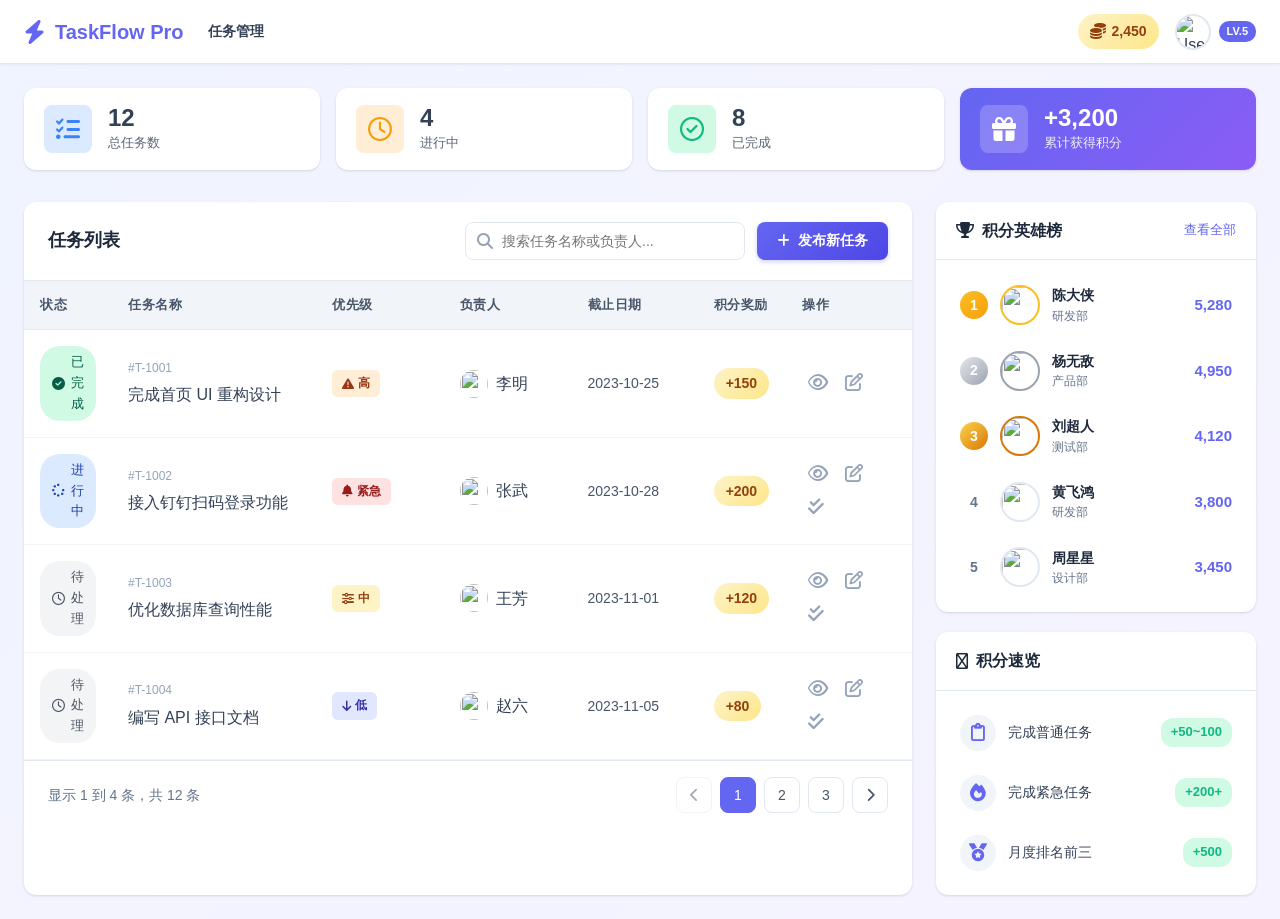
==== commit f900c491: "update branch" ====
--- a/index.html
+++ b/index.html
@@ -5,13 +5,13 @@
     <meta name="viewport" content="width=device-width, initial-scale=1.0">
     <title>任务与积分管理系统</title>
     <link rel="stylesheet" href="styles.css">
-    <link href="https://cdn.jsdelivr.net/npm/remixicon@3.5.0/fonts/remixicon.css" rel="stylesheet">
+    <link href="https://cdnjs.cloudflare.com/ajax/libs/font-awesome/6.4.0/css/all.min.css" rel="stylesheet">
 </head>
 <body>
     <header class="top-nav">
         <div class="nav-left">
             <div class="logo">
-                <i class="ri-flashlight-fill"></i>
+                <i class="fa-solid fa-bolt"></i>
                 <span>TaskFlow Pro</span>
             </div>
             <div class="breadcrumb">
@@ -21,7 +21,7 @@
         <div class="nav-right">
             <div class="user-info">
                 <div class="points-badge">
-                    <i class="ri-coins-line"></i>
+                    <i class="fa-solid fa-coins"></i>
                     <span id="user-points">2,450</span>
                 </div>
                 <div class="user-avatar">
@@ -35,28 +35,28 @@
     <main class="main-content">
         <section class="stats-bar">
             <div class="stat-item">
-                <div class="stat-icon blue"><i class="ri-list-check"></i></div>
+                <div class="stat-icon blue"><i class="fa-solid fa-list-check"></i></div>
                 <div class="stat-details">
                     <span class="stat-value" id="total-tasks">12</span>
                     <span class="stat-label">总任务数</span>
                 </div>
             </div>
             <div class="stat-item">
-                <div class="stat-icon orange"><i class="ri-time-line"></i></div>
+                <div class="stat-icon orange"><i class="fa-regular fa-clock"></i></div>
                 <div class="stat-details">
                     <span class="stat-value" id="pending-tasks">4</span>
                     <span class="stat-label">进行中</span>
                 </div>
             </div>
             <div class="stat-item">
-                <div class="stat-icon green"><i class="ri-checkbox-circle-line"></i></div>
+                <div class="stat-icon green"><i class="fa-regular fa-circle-check"></i></div>
                 <div class="stat-details">
                     <span class="stat-value" id="completed-tasks">8</span>
                     <span class="stat-label">已完成</span>
                 </div>
             </div>
             <div class="stat-item highlight">
-                <div class="stat-icon purple"><i class="ri-gift-line"></i></div>
+                <div class="stat-icon purple"><i class="fa-solid fa-gift"></i></div>
                 <div class="stat-details">
                     <span class="stat-value" id="total-points-earned">+3,200</span>
                     <span class="stat-label">累计获得积分</span>
@@ -69,11 +69,11 @@
                 <h2 class="section-title">任务列表</h2>
                 <div class="action-buttons">
                     <div class="search-box">
-                        <i class="ri-search-line"></i>
+                        <i class="fa-solid fa-magnifying-glass"></i>
                         <input type="text" placeholder="搜索任务名称或负责人...">
                     </div>
                     <button class="btn btn-primary" onclick="toggleModal('createTaskModal')">
-                        <i class="ri-add-line"></i> 发布新任务
+                        <i class="fa-solid fa-plus"></i> 发布新任务
                     </button>
                 </div>
             </div>
@@ -93,54 +93,54 @@
                     </thead>
                     <tbody>
                         <tr>
-                            <td><span class="status-badge status-done"><i class="ri-checkbox-circle-fill"></i> 已完成</span></td>
+                            <td><span class="status-badge status-done"><i class="fa-solid fa-circle-check"></i> 已完成</span></td>
                             <td><div class="task-name"><span class="task-id">#T-1001</span> 完成首页 UI 重构设计</div></td>
-                            <td><span class="priority-badge high"><i class="ri-error-warning-fill"></i> 高</span></td>
+                            <td><span class="priority-badge high"><i class="fa-solid fa-triangle-exclamation"></i> 高</span></td>
                             <td><div class="assignee"><img src="https://ui-avatars.com/api/?name=Li+Ming&background=random" alt=""><span>李明</span></div></td>
                             <td class="date-cell">2023-10-25</td>
                             <td><span class="points-value">+150</span></td>
                             <td>
-                                <button class="btn-icon" title="查看详情"><i class="ri-eye-line"></i></button>
-                                <button class="btn-icon" title="编辑"><i class="ri-edit-line"></i></button>
-                            </td>
-                        </tr>
-                        <tr>
-                            <td><span class="status-badge status-progress"><i class="ri-loader-4-line"></i> 进行中</span></td>
+                                <button class="btn-icon" title="查看详情"><i class="fa-regular fa-eye"></i></button>
+                                <button class="btn-icon" title="编辑"><i class="fa-regular fa-pen-to-square"></i></button>
+                            </td>
+                        </tr>
+                        <tr>
+                            <td><span class="status-badge status-progress"><i class="fa-solid fa-spinner"></i> 进行中</span></td>
                             <td><div class="task-name"><span class="task-id">#T-1002</span> 接入钉钉扫码登录功能</div></td>
-                            <td><span class="priority-badge urgent"><i class="ri-alarm-warning-fill"></i> 紧急</span></td>
+                            <td><span class="priority-badge urgent"><i class="fa-solid fa-bell"></i> 紧急</span></td>
                             <td><div class="assignee"><img src="https://ui-avatars.com/api/?name=Zhang+Wu&background=random" alt=""><span>张武</span></div></td>
                             <td class="date-cell">2023-10-28</td>
                             <td><span class="points-value">+200</span></td>
                             <td>
-                                <button class="btn-icon" title="查看详情"><i class="ri-eye-line"></i></button>
-                                <button class="btn-icon" title="编辑"><i class="ri-edit-line"></i></button>
-                                <button class="btn-icon success" title="完成任务"><i class="ri-check-double-line"></i></button>
-                            </td>
-                        </tr>
-                        <tr>
-                            <td><span class="status-badge status-pending"><i class="ri-time-line"></i> 待处理</span></td>
+                                <button class="btn-icon" title="查看详情"><i class="fa-regular fa-eye"></i></button>
+                                <button class="btn-icon" title="编辑"><i class="fa-regular fa-pen-to-square"></i></button>
+                                <button class="btn-icon success" title="完成任务"><i class="fa-solid fa-check-double"></i></button>
+                            </td>
+                        </tr>
+                        <tr>
+                            <td><span class="status-badge status-pending"><i class="fa-regular fa-clock"></i> 待处理</span></td>
                             <td><div class="task-name"><span class="task-id">#T-1003</span> 优化数据库查询性能</div></td>
-                            <td><span class="priority-badge medium"><i class="ri-equalizer-line"></i> 中</span></td>
+                            <td><span class="priority-badge medium"><i class="fa-solid fa-sliders"></i> 中</span></td>
                             <td><div class="assignee"><img src="https://ui-avatars.com/api/?name=Wang+Fang&background=random" alt=""><span>王芳</span></div></td>
                             <td class="date-cell">2023-11-01</td>
                             <td><span class="points-value">+120</span></td>
                             <td>
-                                <button class="btn-icon" title="查看详情"><i class="ri-eye-line"></i></button>
-                                <button class="btn-icon" title="编辑"><i class="ri-edit-line"></i></button>
-                                <button class="btn-icon success" title="完成任务"><i class="ri-check-double-line"></i></button>
-                            </td>
-                        </tr>
-                        <tr>
-                            <td><span class="status-badge status-pending"><i class="ri-time-line"></i> 待处理</span></td>
+                                <button class="btn-icon" title="查看详情"><i class="fa-regular fa-eye"></i></button>
+                                <button class="btn-icon" title="编辑"><i class="fa-regular fa-pen-to-square"></i></button>
+                                <button class="btn-icon success" title="完成任务"><i class="fa-solid fa-check-double"></i></button>
+                            </td>
+                        </tr>
+                        <tr>
+                            <td><span class="status-badge status-pending"><i class="fa-regular fa-clock"></i> 待处理</span></td>
                             <td><div class="task-name"><span class="task-id">#T-1004</span> 编写 API 接口文档</div></td>
-                            <td><span class="priority-badge low"><i class="ri-arrow-down-line"></i> 低</span></td>
+                            <td><span class="priority-badge low"><i class="fa-solid fa-arrow-down"></i> 低</span></td>
                             <td><div class="assignee"><img src="https://ui-avatars.com/api/?name=Zhao+Liu&background=random" alt=""><span>赵六</span></div></td>
                             <td class="date-cell">2023-11-05</td>
                             <td><span class="points-value">+80</span></td>
                             <td>
-                                <button class="btn-icon" title="查看详情"><i class="ri-eye-line"></i></button>
-                                <button class="btn-icon" title="编辑"><i class="ri-edit-line"></i></button>
-                                <button class="btn-icon success" title="完成任务"><i class="ri-check-double-line"></i></button>
+                                <button class="btn-icon" title="查看详情"><i class="fa-regular fa-eye"></i></button>
+                                <button class="btn-icon" title="编辑"><i class="fa-regular fa-pen-to-square"></i></button>
+                                <button class="btn-icon success" title="完成任务"><i class="fa-solid fa-check-double"></i></button>
                             </td>
                         </tr>
                     </tbody>
@@ -150,11 +150,11 @@
             <div class="pagination">
                 <span class="page-info">显示 1 到 4 条，共 12 条</span>
                 <div class="page-buttons">
-                    <button class="page-btn disabled"><i class="ri-arrow-left-s-line"></i></button>
+                    <button class="page-btn disabled"><i class="fa-solid fa-chevron-left"></i></button>
                     <button class="page-btn active">1</button>
                     <button class="page-btn">2</button>
                     <button class="page-btn">3</button>
-                    <button class="page-btn"><i class="ri-arrow-right-s-line"></i></button>
+                    <button class="page-btn"><i class="fa-solid fa-chevron-right"></i></button>
                 </div>
             </div>
         </section>
@@ -162,7 +162,7 @@
         <aside class="sidebar">
             <div class="card ranking-card">
                 <div class="card-header">
-                    <h3><i class="ri-trophy-line"></i> 积分英雄榜</h3>
+                    <h3><i class="fa-solid fa-trophy"></i> 积分英雄榜</h3>
                     <a href="#" class="view-all">查看全部</a>
                 </div>
                 <div class="ranking-list">
@@ -201,19 +201,19 @@
 
             <div class="card rules-card">
                 <div class="card-header">
-                    <h3><i class="ri-book-open-line"></i> 积分速览</h3>
+                    <h3><i class="fa-regular fa-book-open"></i> 积分速览</h3>
                 </div>
                 <ul class="rules-list">
                     <li>
-                        <span class="rule-icon"><i class="ri-task-line"></i></span>
+                        <span class="rule-icon"><i class="fa-regular fa-clipboard"></i></span>
                         <div class="rule-desc"><span>完成普通任务</span><span class="rule-points">+50~100</span></div>
                     </li>
                     <li>
-                        <span class="rule-icon"><i class="ri-fire-line"></i></span>
+                        <span class="rule-icon"><i class="fa-solid fa-fire"></i></span>
                         <div class="rule-desc"><span>完成紧急任务</span><span class="rule-points">+200+</span></div>
                     </li>
                     <li>
-                        <span class="rule-icon"><i class="ri-medal-line"></i></span>
+                        <span class="rule-icon"><i class="fa-solid fa-medal"></i></span>
                         <div class="rule-desc"><span>月度排名前三</span><span class="rule-points">+500</span></div>
                     </li>
                 </ul>
@@ -225,7 +225,7 @@
         <div class="modal">
             <div class="modal-header">
                 <h3>发布新任务</h3>
-                <button class="close-btn" onclick="toggleModal('createTaskModal')"><i class="ri-close-line"></i></button>
+                <button class="close-btn" onclick="toggleModal('createTaskModal')"><i class="fa-solid fa-xmark"></i></button>
             </div>
             <div class="modal-body">
                 <form>
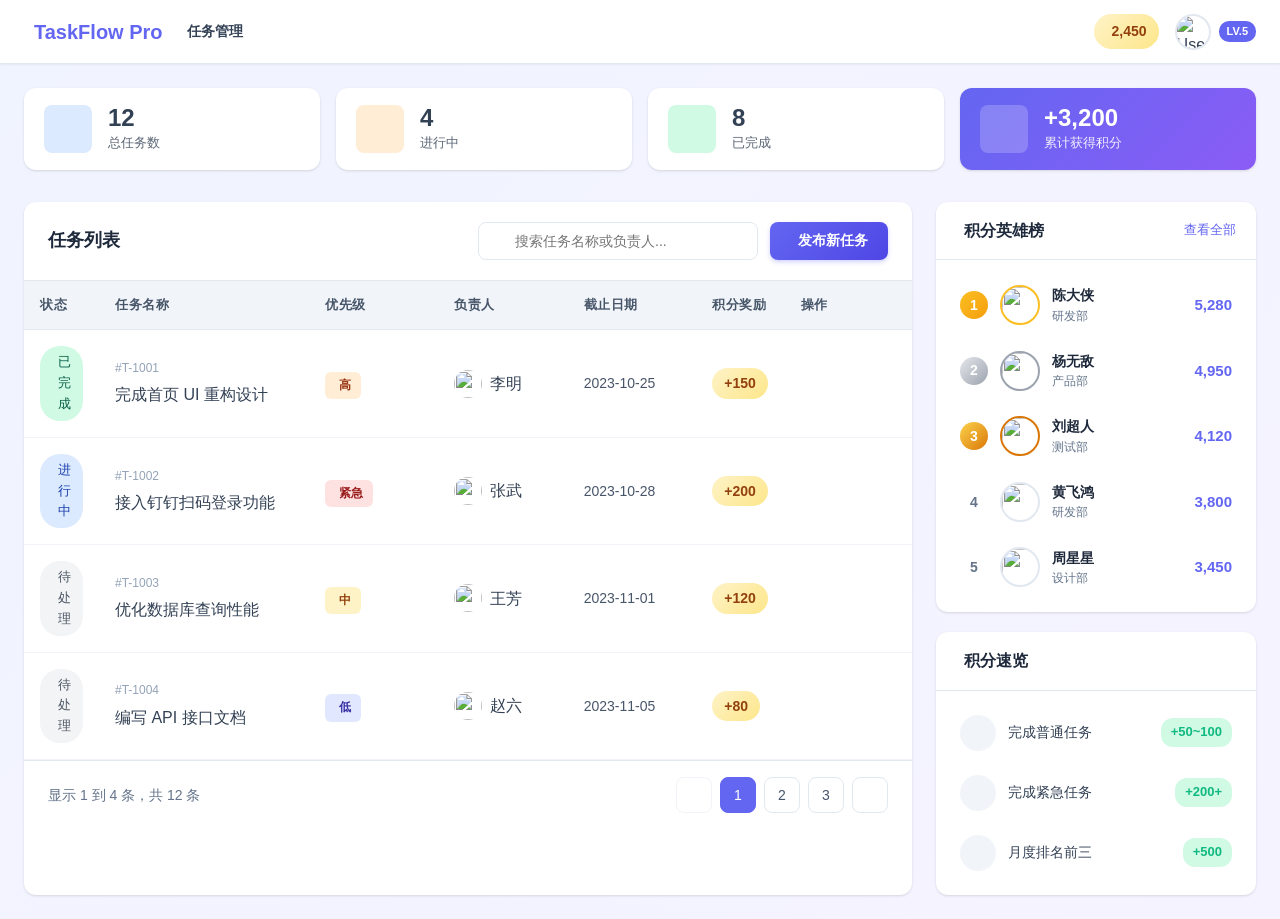
==== commit 5569ee02: "update branch" ====
--- a/index.html
+++ b/index.html
@@ -5,7 +5,6 @@
     <meta name="viewport" content="width=device-width, initial-scale=1.0">
     <title>任务与积分管理系统</title>
     <link rel="stylesheet" href="styles.css">
-    <link href="https://cdnjs.cloudflare.com/ajax/libs/font-awesome/6.4.0/css/all.min.css" rel="stylesheet">
 </head>
 <body>
     <header class="top-nav">
--- a/styles.css
+++ b/styles.css
@@ -23,6 +23,31 @@
     --radius-lg: 12px;
 }
 
+/* Font Awesome Local Fonts */
+@font-face {
+    font-family: 'Font Awesome 6 Free';
+    font-style: normal;
+    font-weight: 400;
+    font-display: block;
+    src: url('fonts/fa-regular-400.woff2') format('woff2');
+}
+
+@font-face {
+    font-family: 'Font Awesome 6 Free';
+    font-style: normal;
+    font-weight: 900;
+    font-display: block;
+    src: url('fonts/fa-solid-900.woff2') format('woff2');
+}
+
+@font-face {
+    font-family: 'Font Awesome 6 Brands';
+    font-style: normal;
+    font-weight: 400;
+    font-display: block;
+    src: url('fonts/fa-brands-400.woff2') format('woff2');
+}
+
 * {
     margin: 0;
     padding: 0;
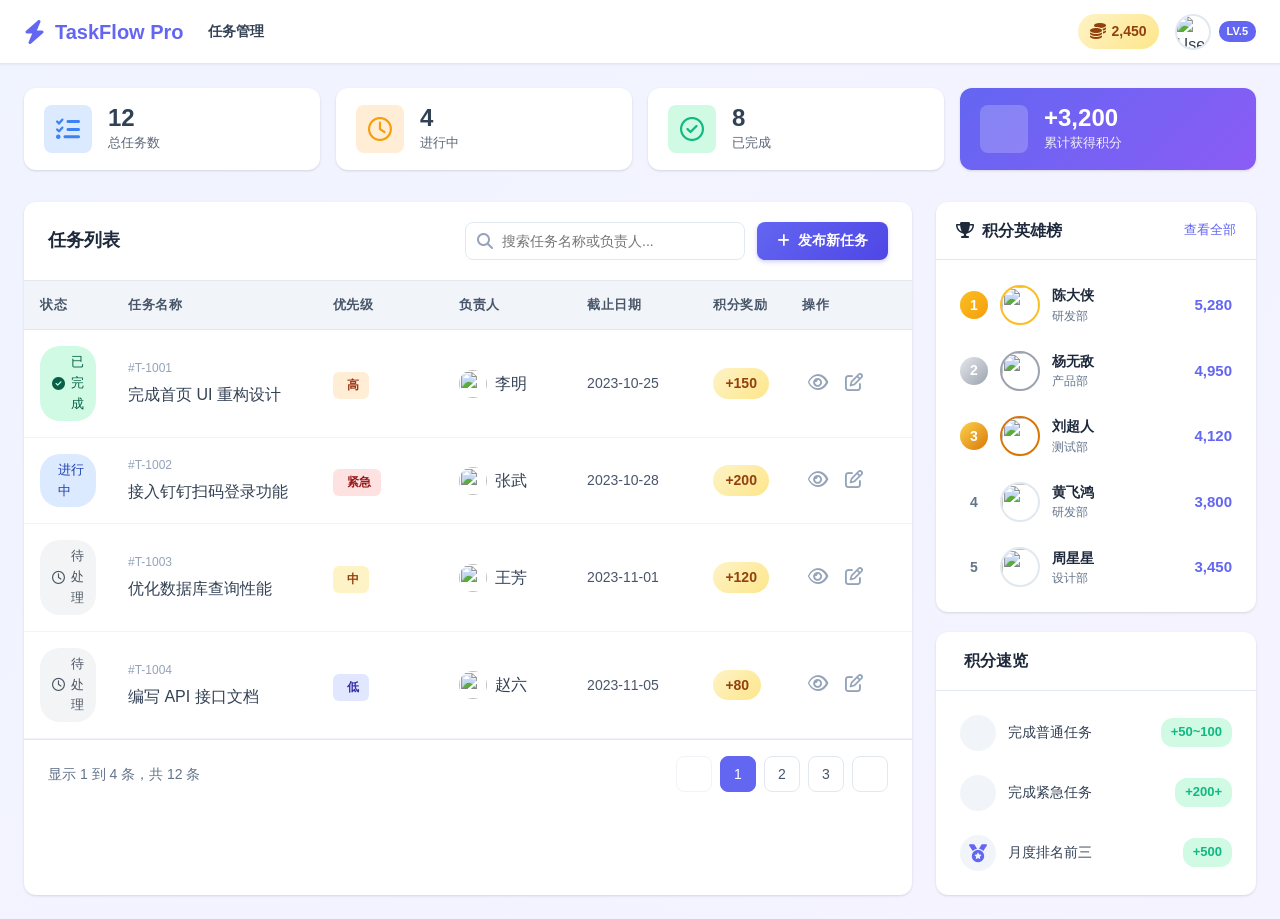
==== commit 89021a3a: "update branch" ====
--- a/index.html
+++ b/index.html
@@ -4,6 +4,7 @@
     <meta charset="UTF-8">
     <meta name="viewport" content="width=device-width, initial-scale=1.0">
     <title>任务与积分管理系统</title>
+    <link rel="stylesheet" href="fonts/font-awesome.min.css">
     <link rel="stylesheet" href="styles.css">
 </head>
 <body>
--- a/styles.css
+++ b/styles.css
@@ -23,30 +23,7 @@
     --radius-lg: 12px;
 }
 
-/* Font Awesome Local Fonts */
-@font-face {
-    font-family: 'Font Awesome 6 Free';
-    font-style: normal;
-    font-weight: 400;
-    font-display: block;
-    src: url('fonts/fa-regular-400.woff2') format('woff2');
-}
-
-@font-face {
-    font-family: 'Font Awesome 6 Free';
-    font-style: normal;
-    font-weight: 900;
-    font-display: block;
-    src: url('fonts/fa-solid-900.woff2') format('woff2');
-}
-
-@font-face {
-    font-family: 'Font Awesome 6 Brands';
-    font-style: normal;
-    font-weight: 400;
-    font-display: block;
-    src: url('fonts/fa-brands-400.woff2') format('woff2');
-}
+/* Font Awesome Local Fonts - 已移至 fonts/font-awesome.min.css */
 
 * {
     margin: 0;
